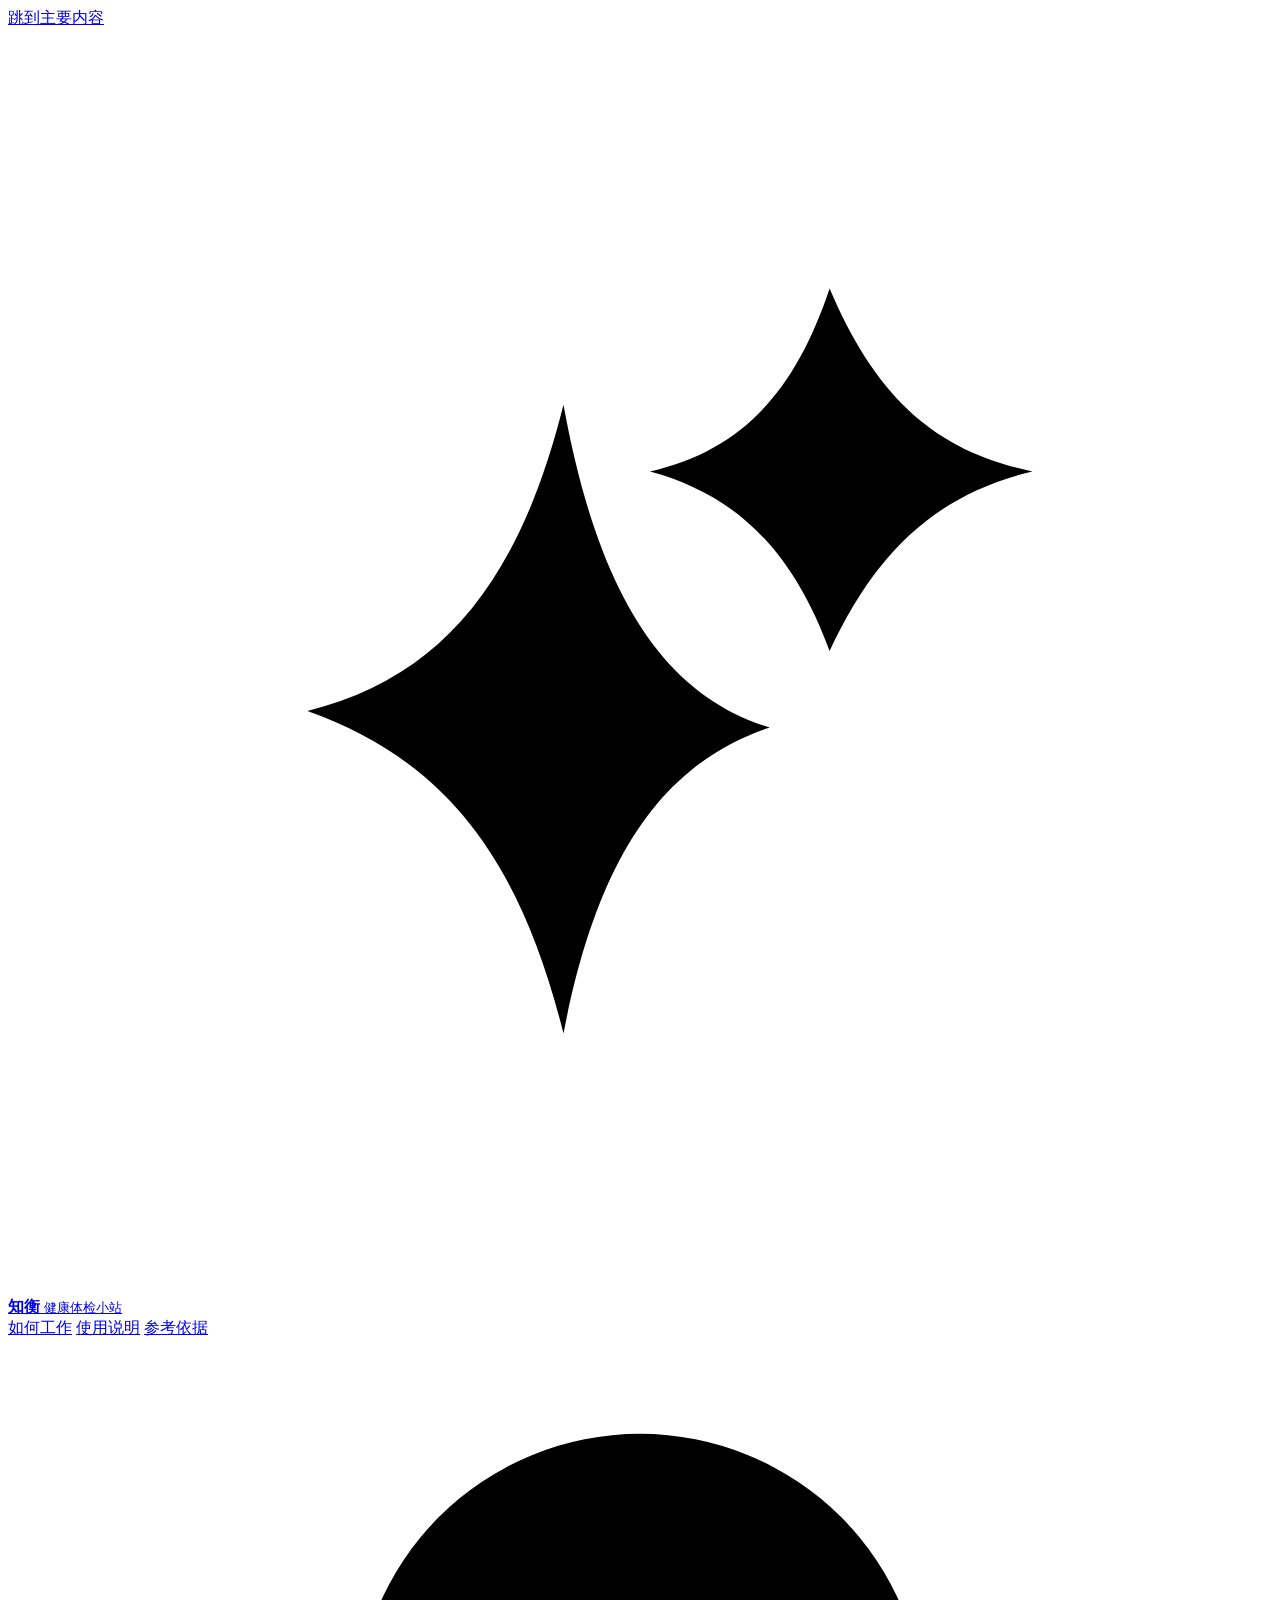
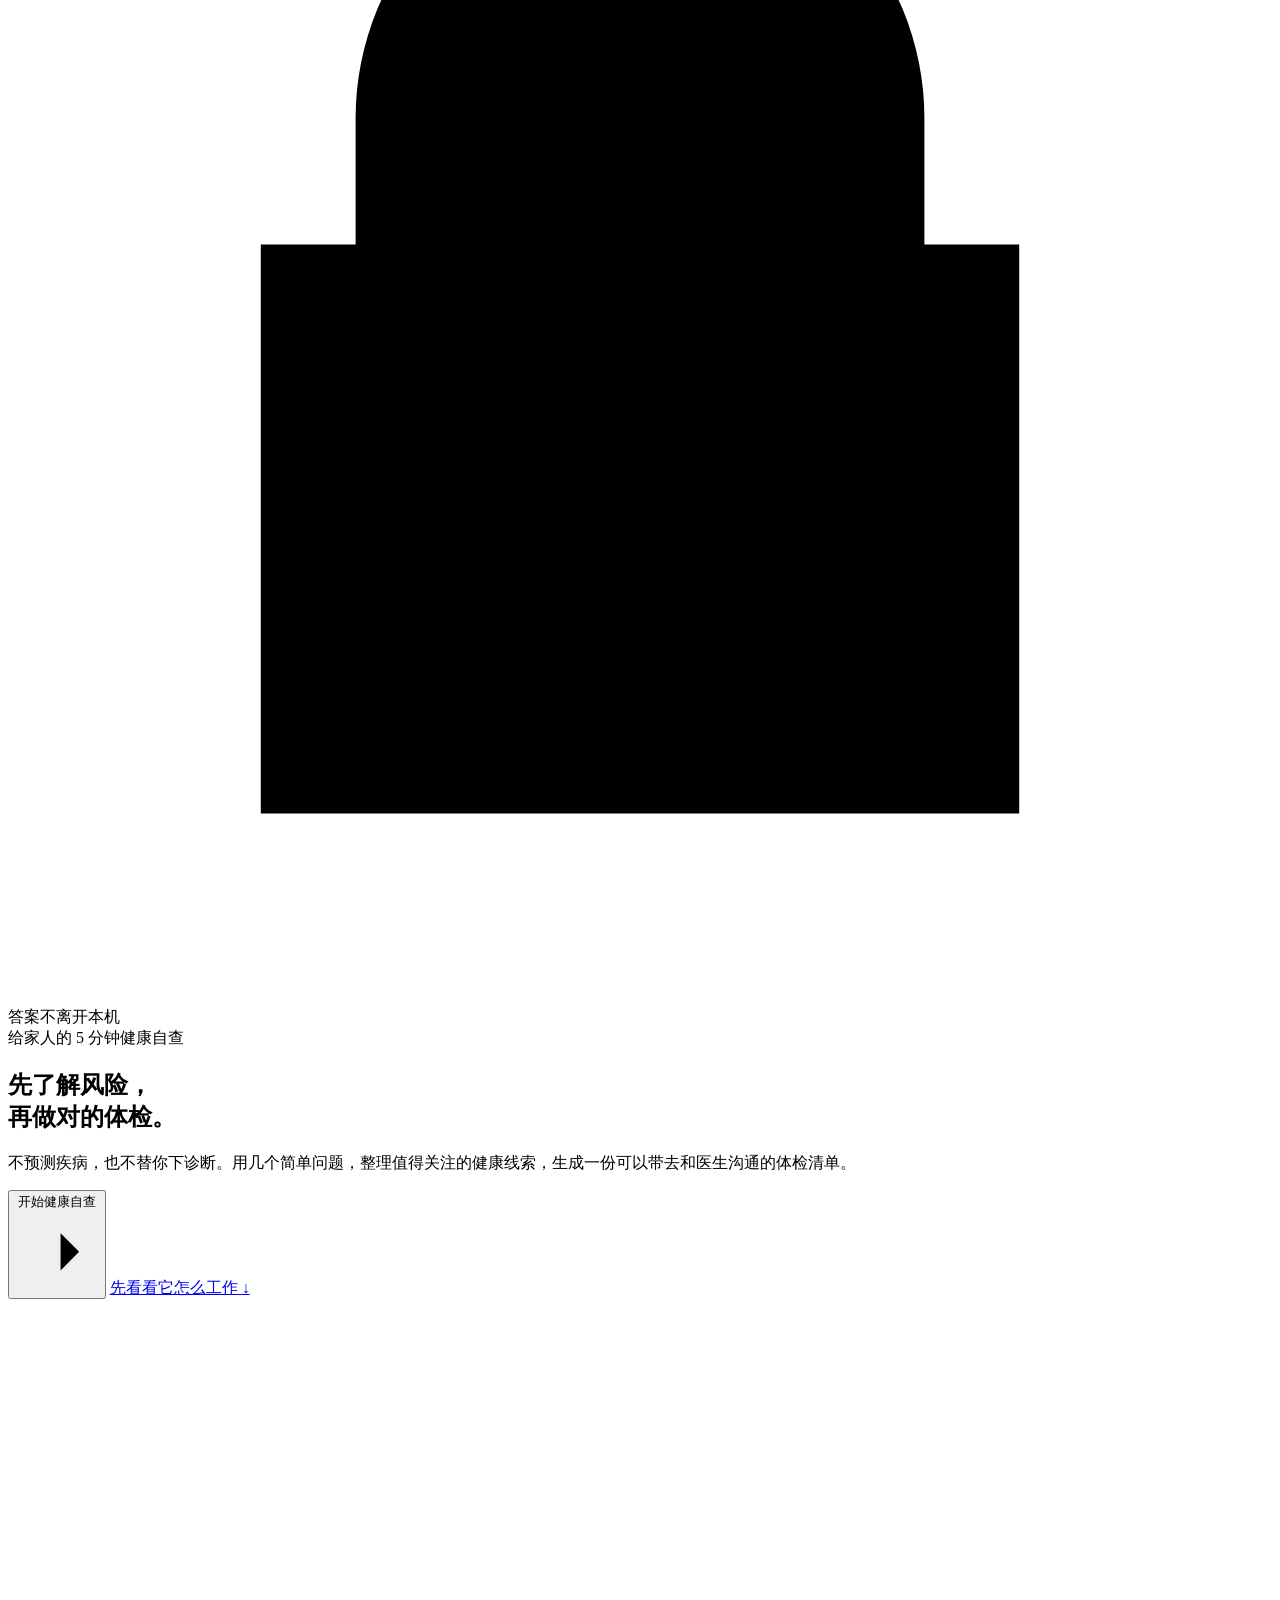
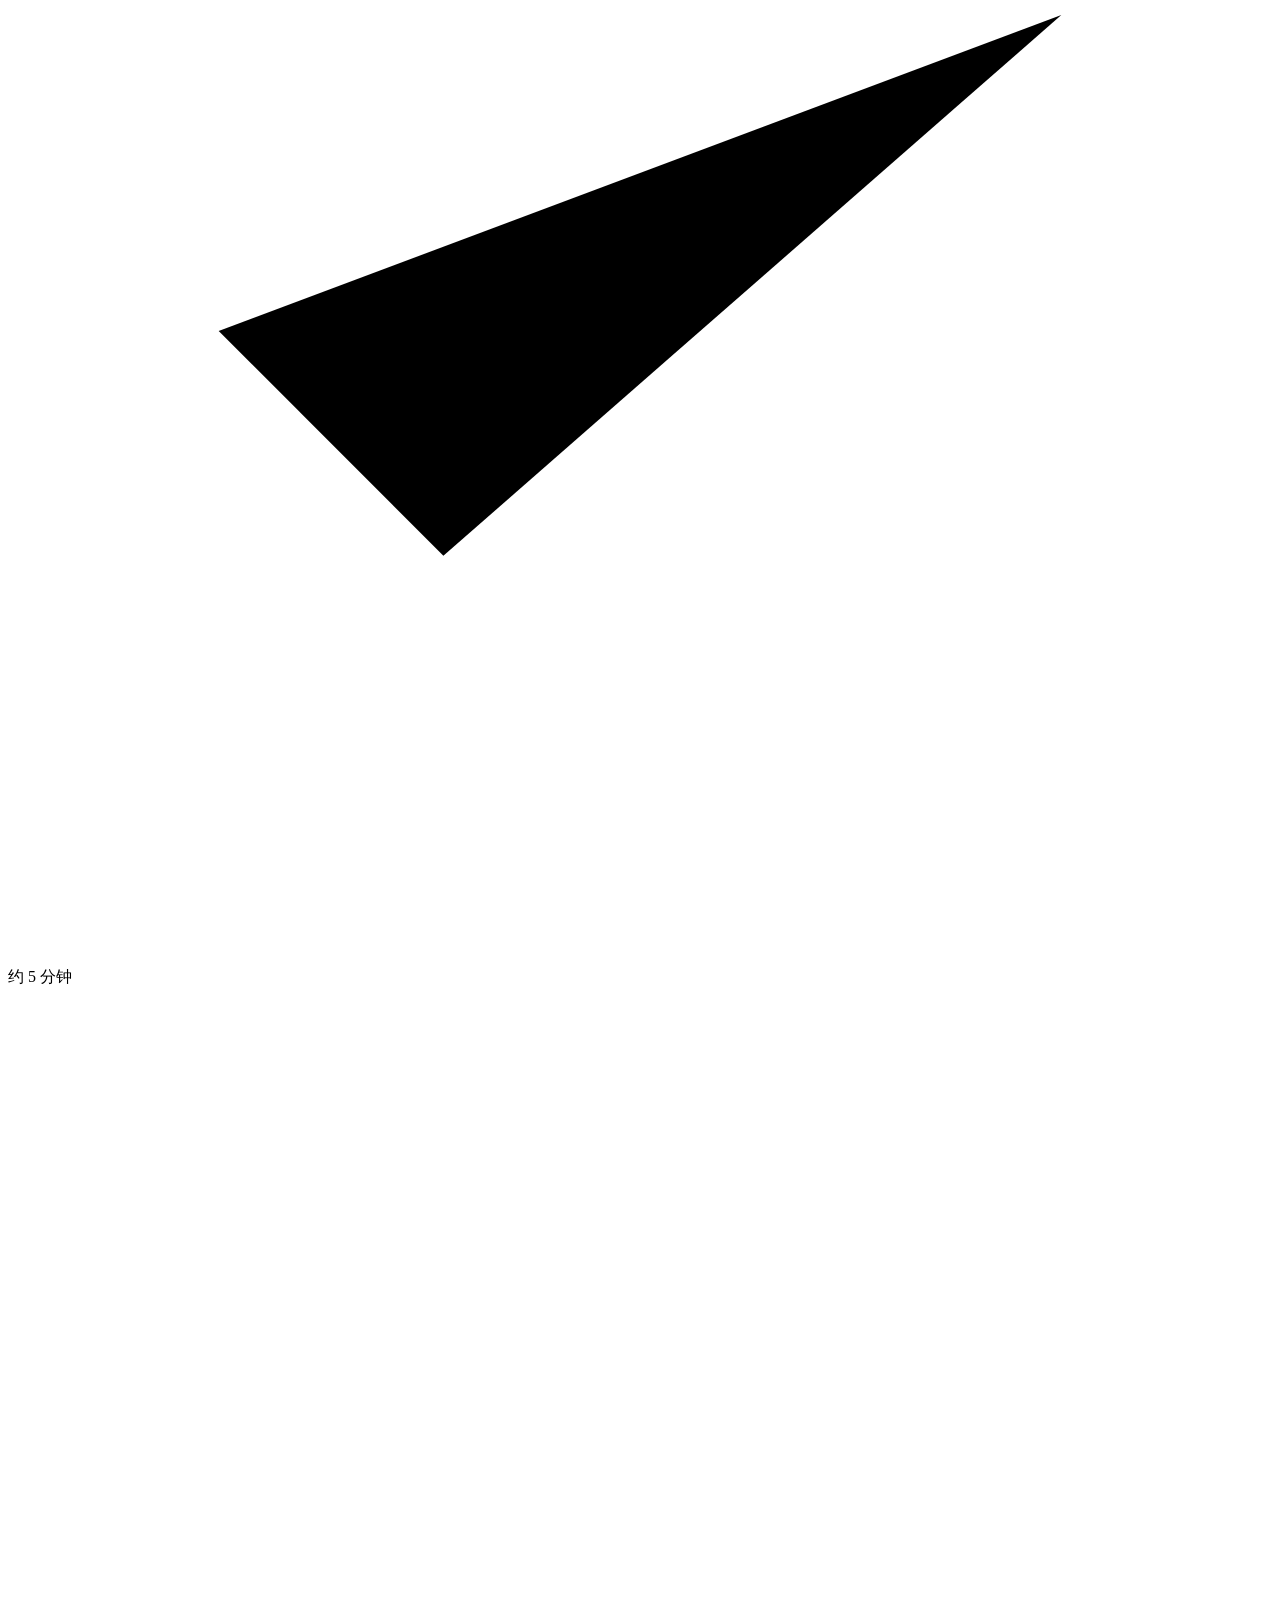
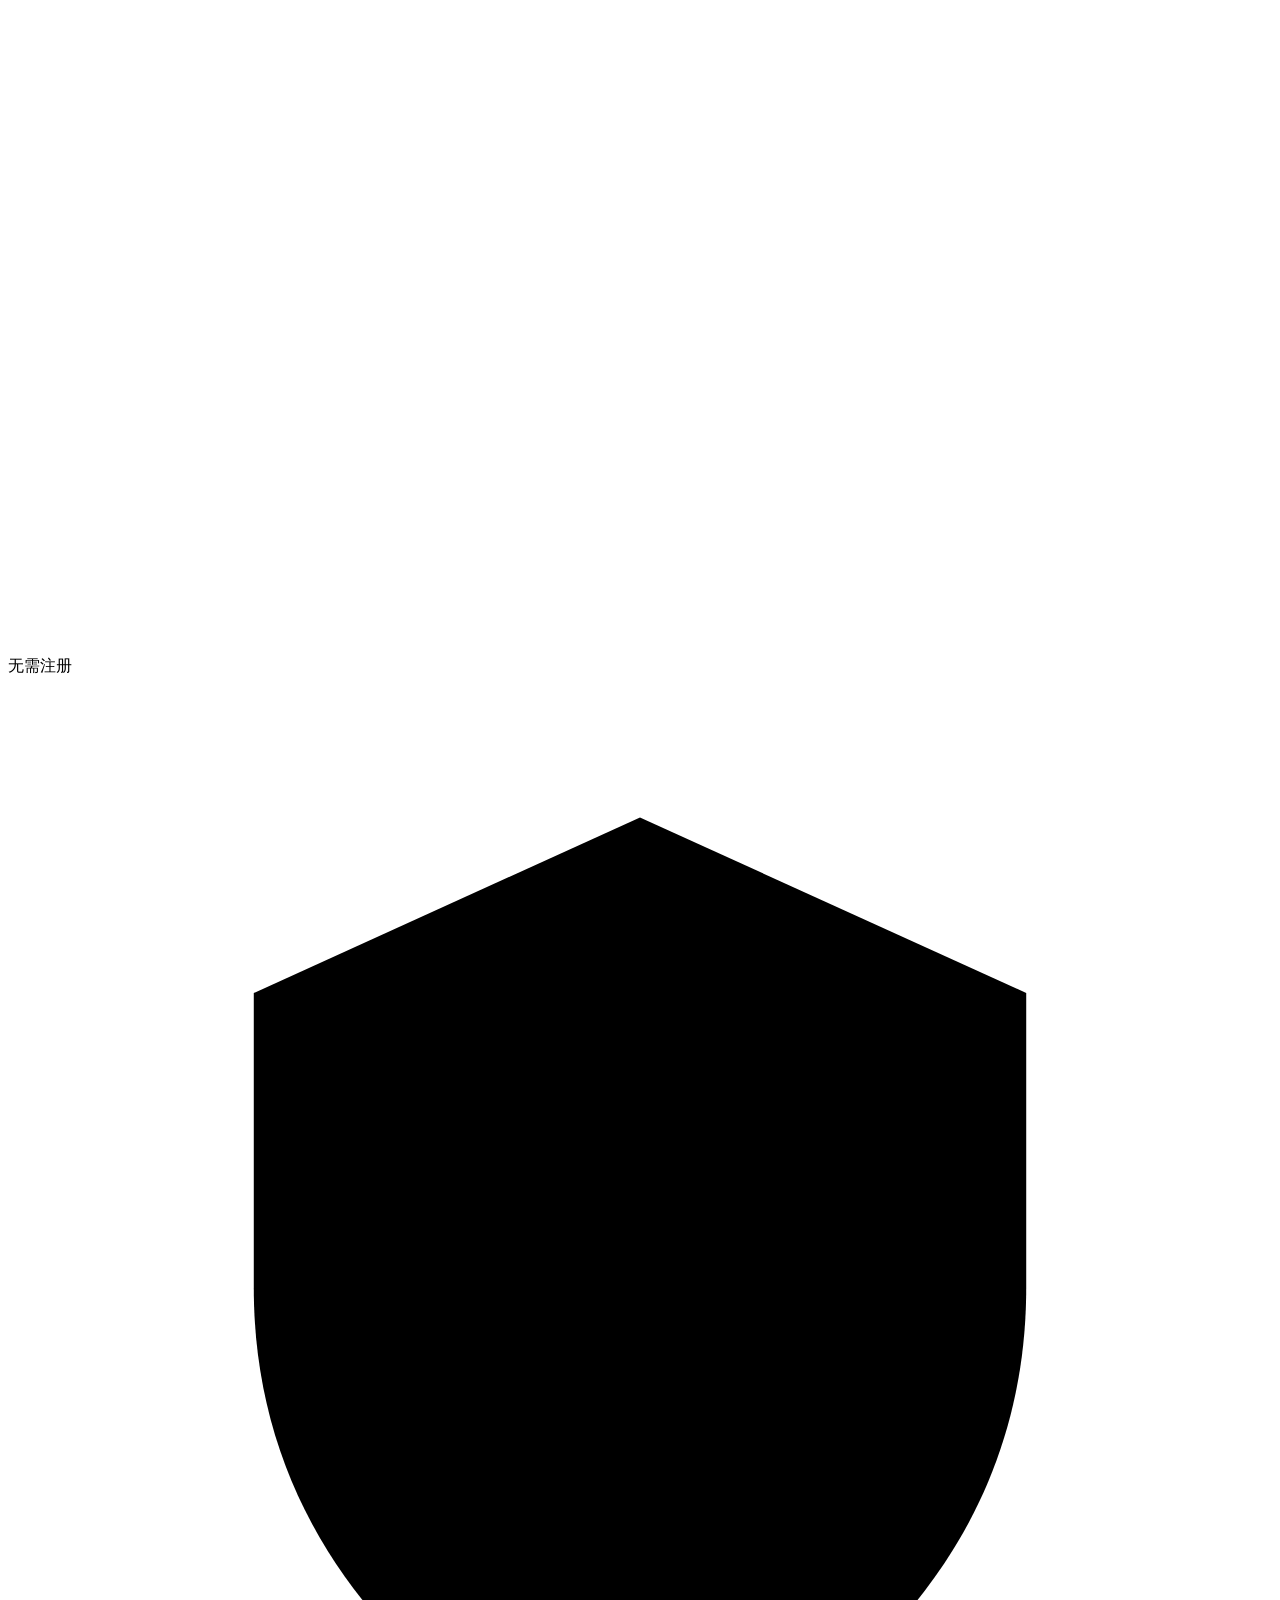
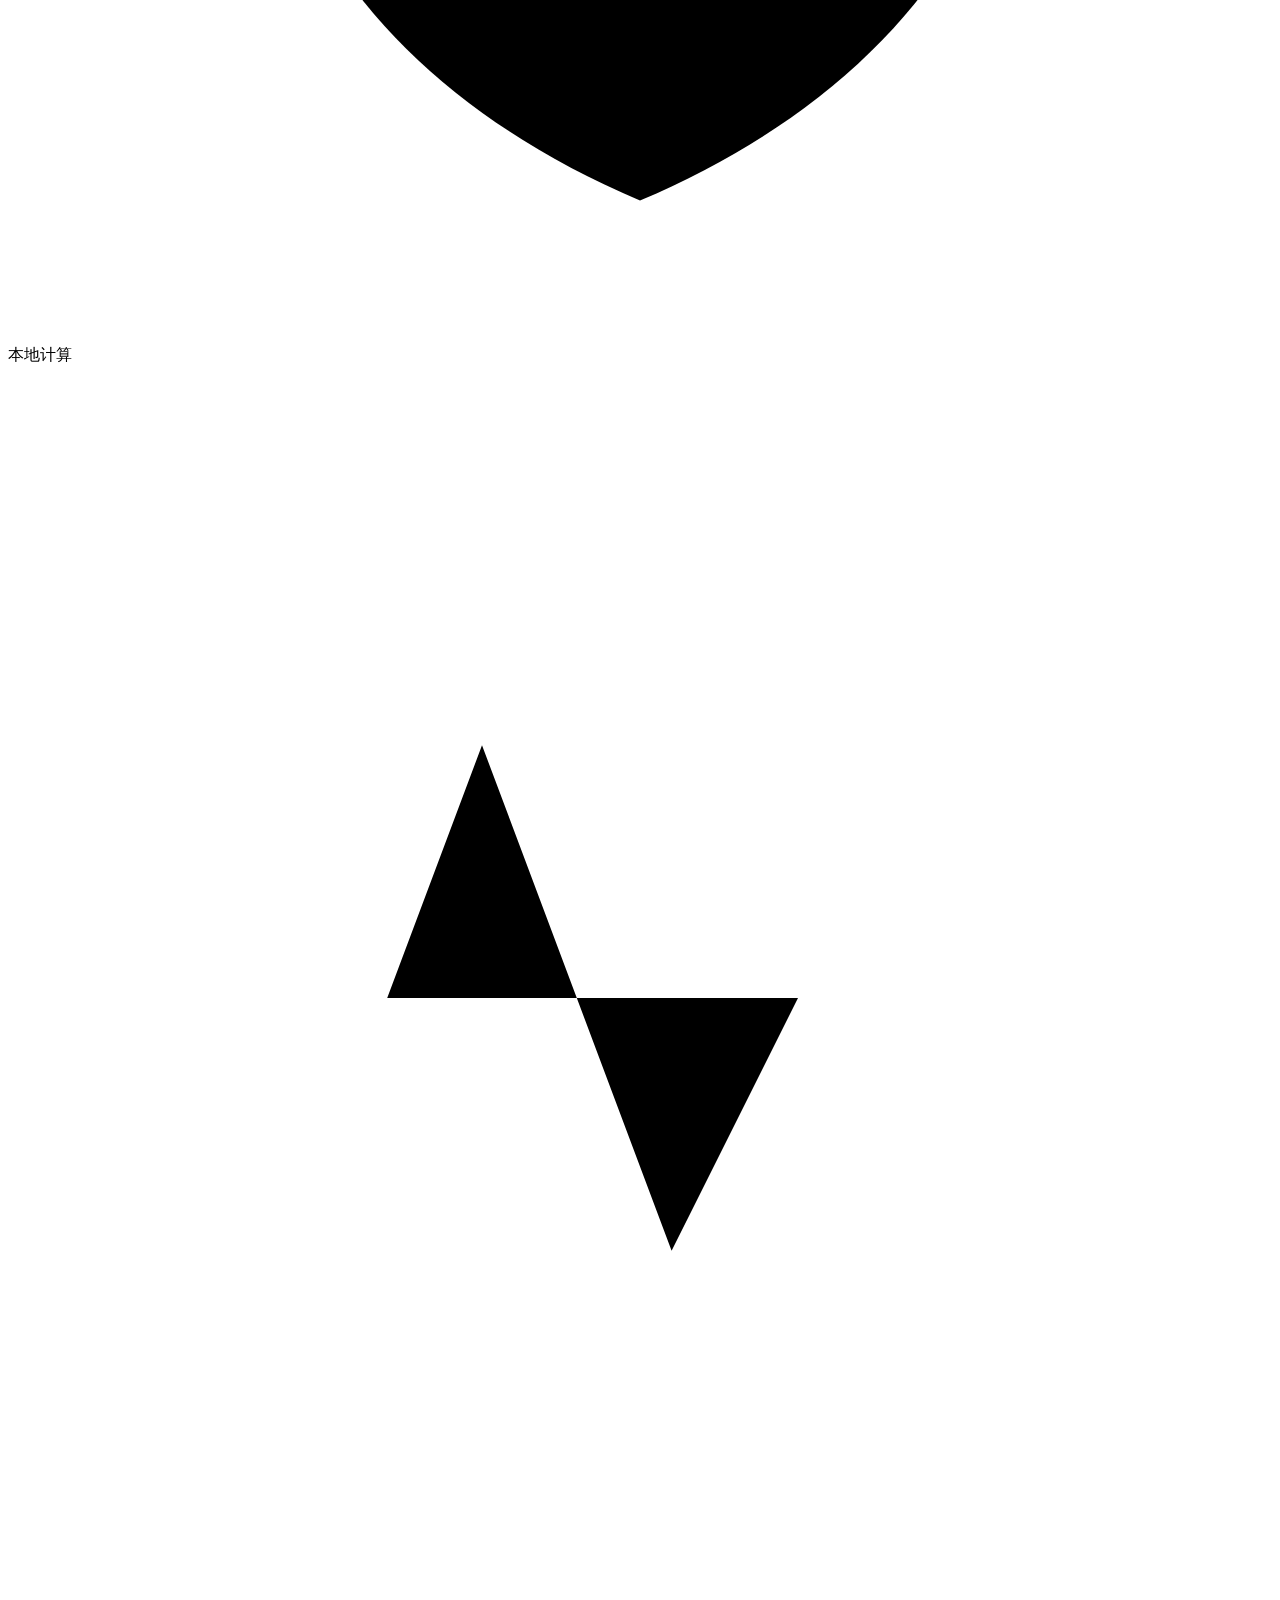
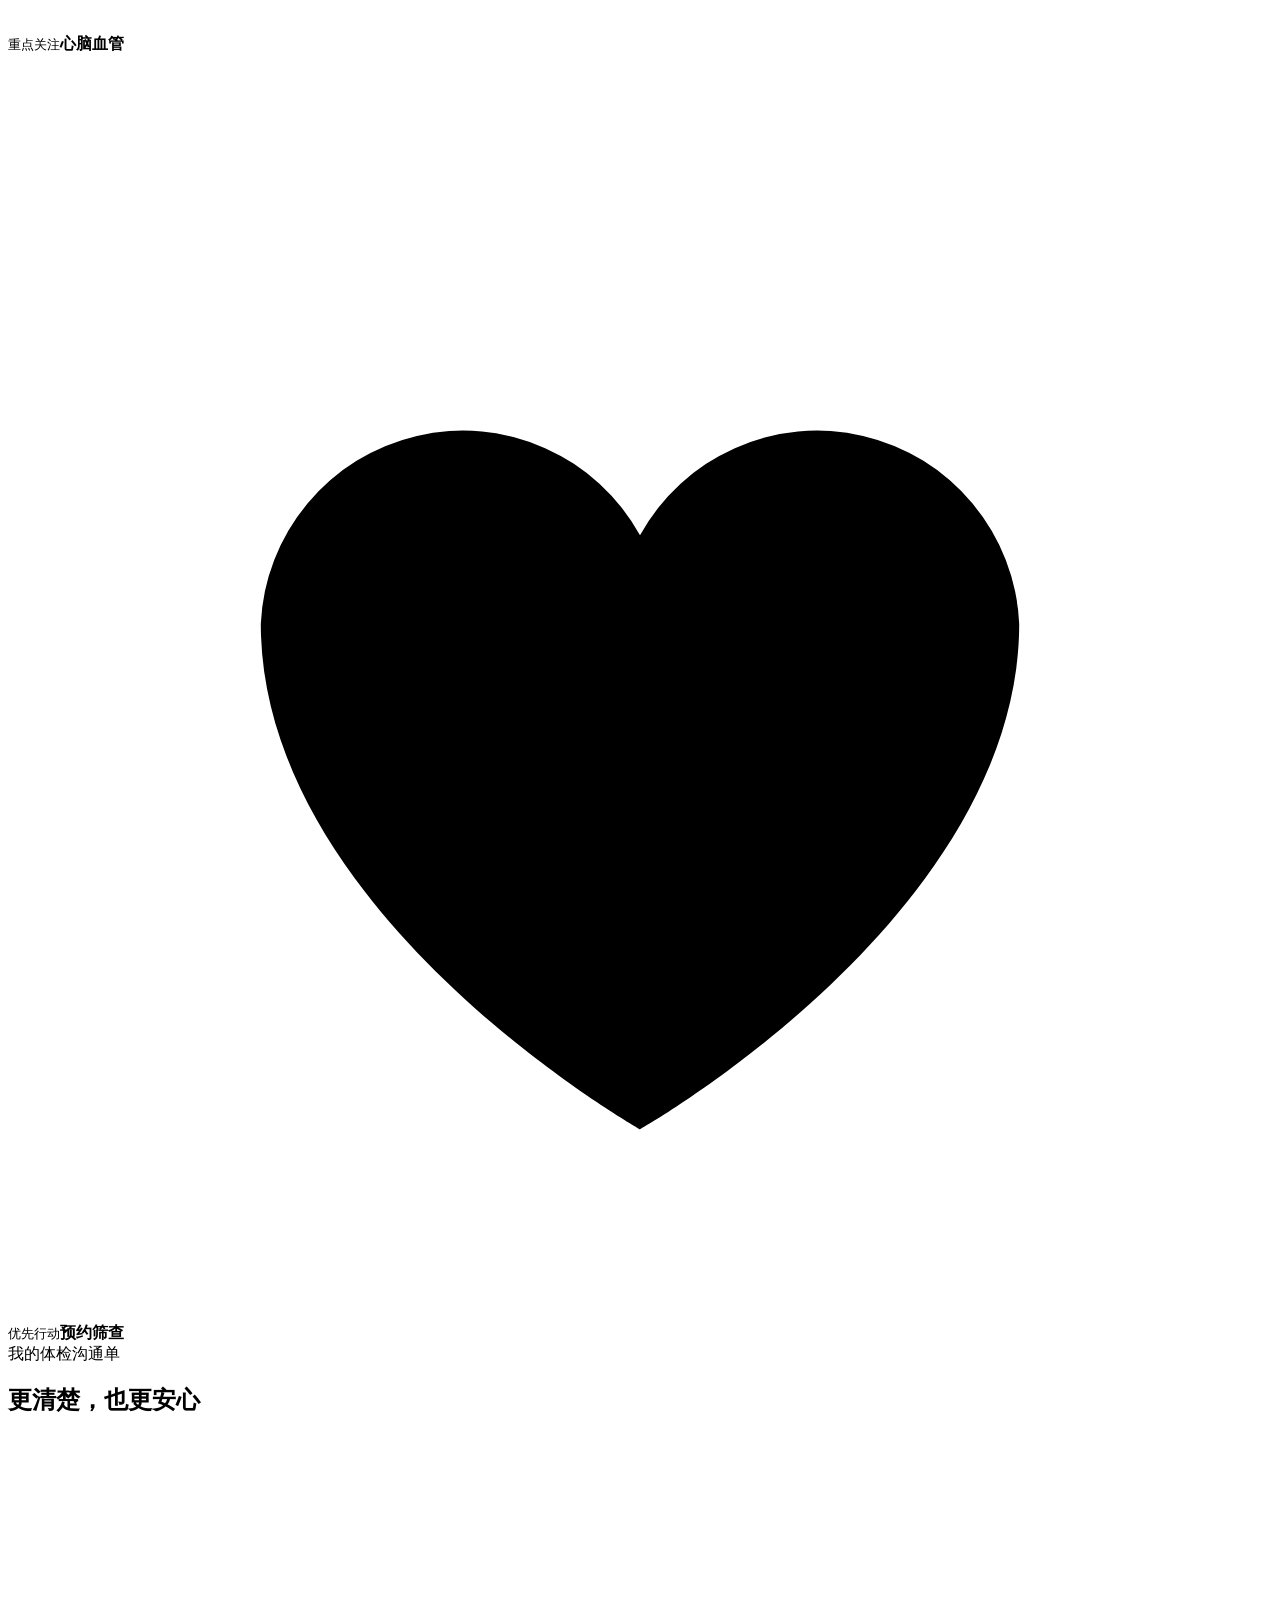
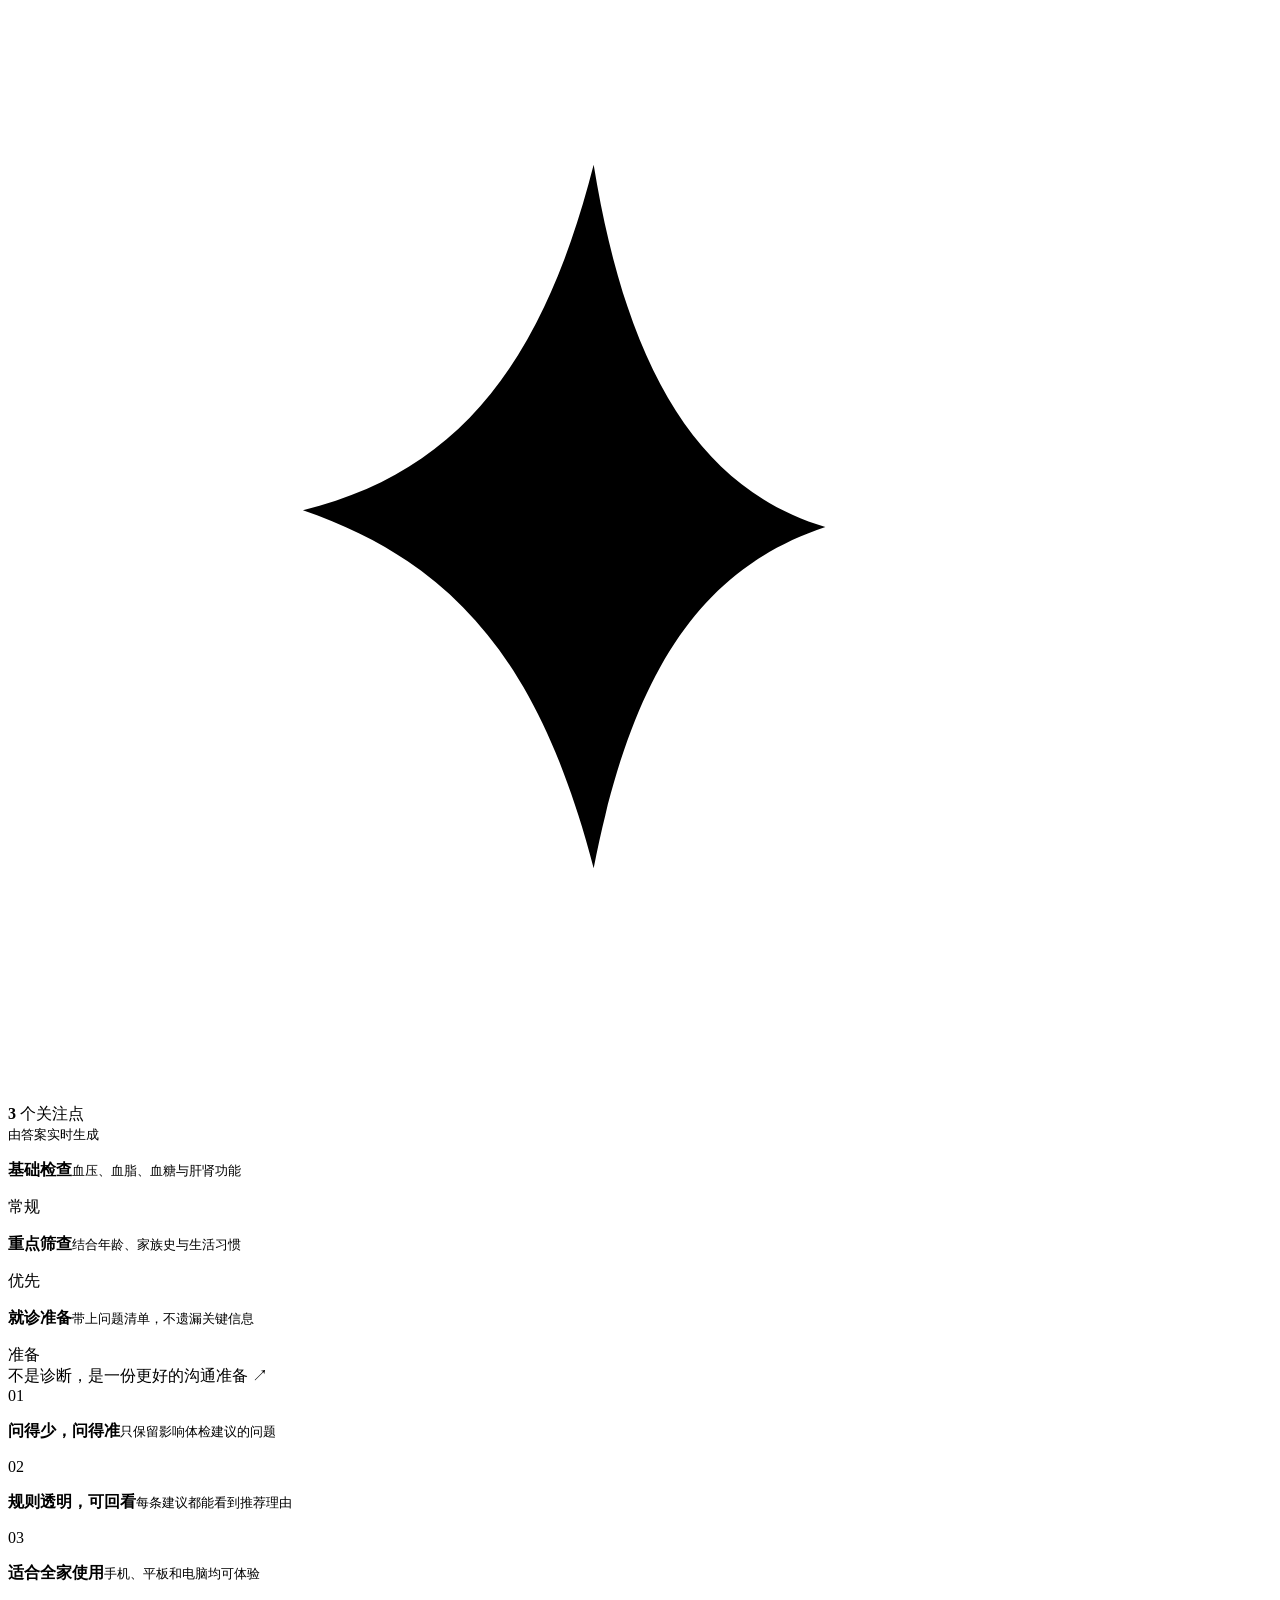
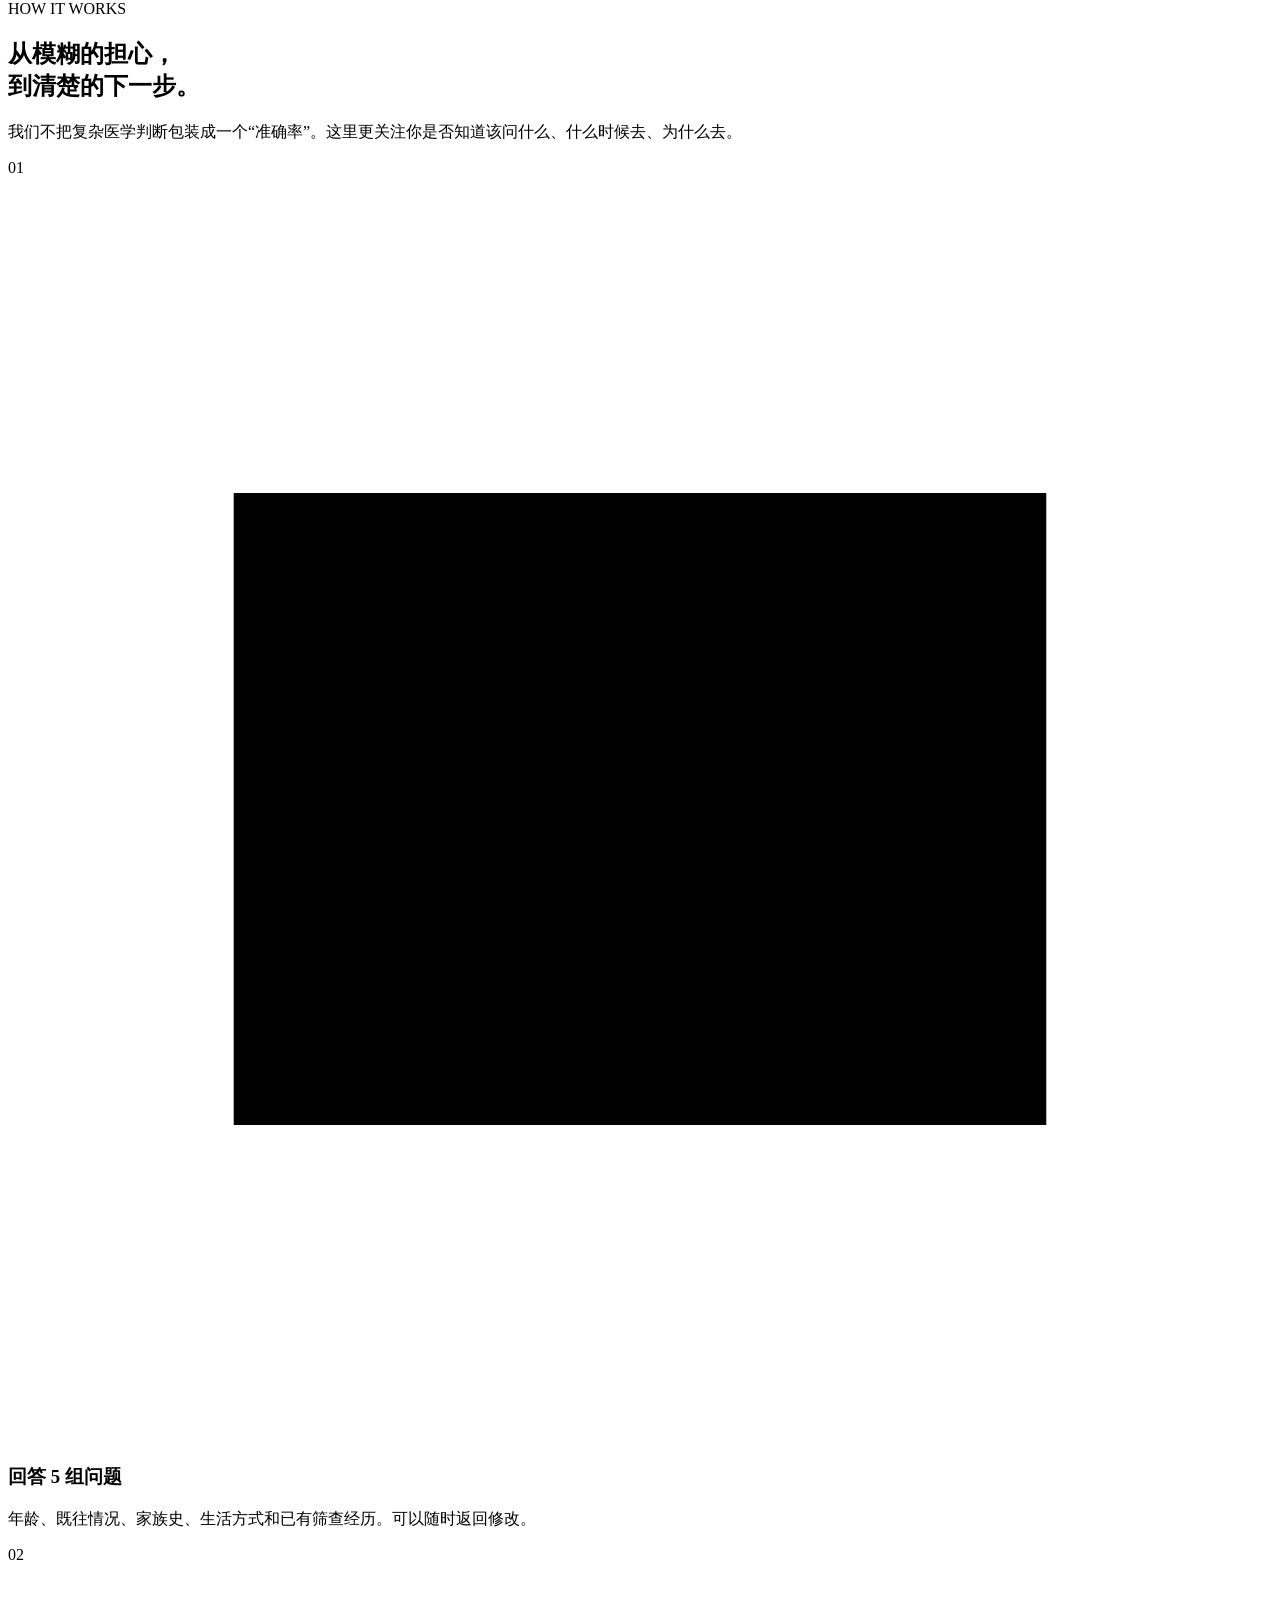
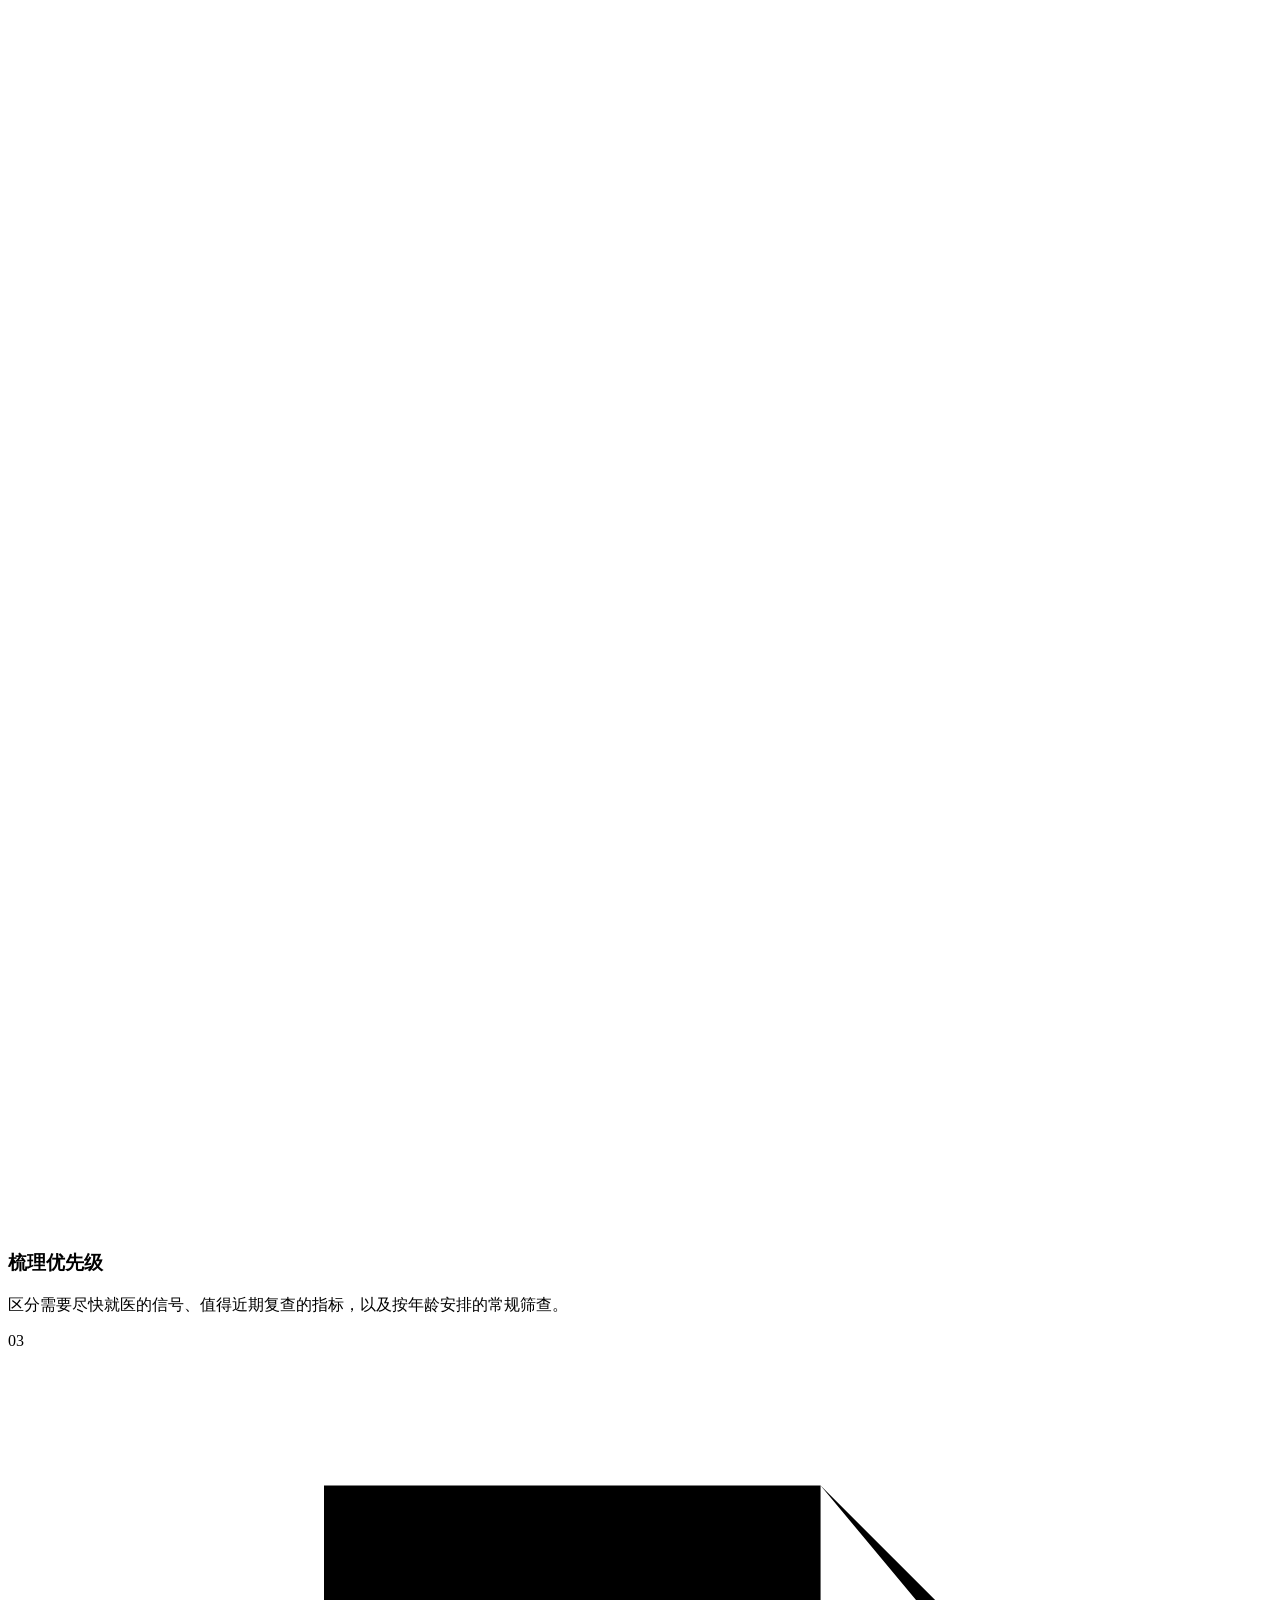
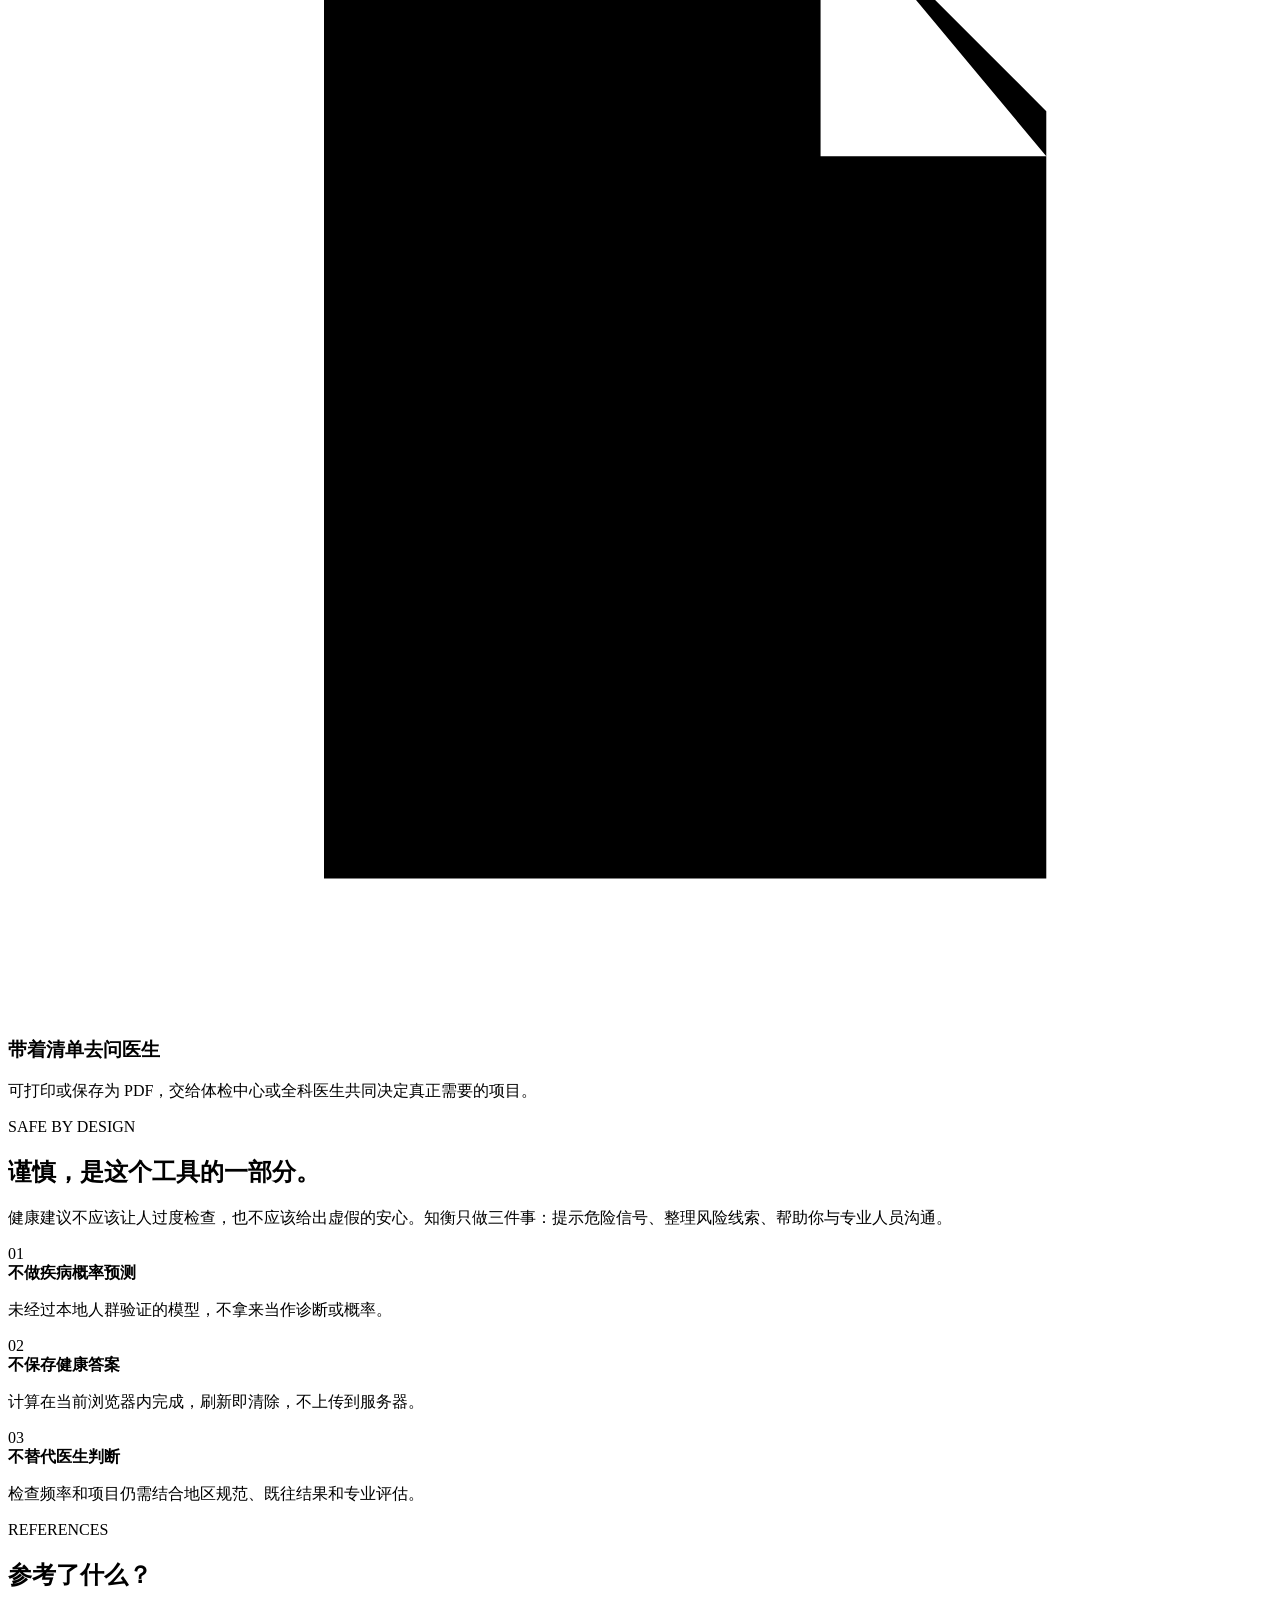
==== index.html @ 3e6576f2 "Publish index.html" ====
<!doctype html>
<html lang="zh-CN">
  <head>
    <meta charset="UTF-8" />
    <meta name="viewport" content="width=device-width, initial-scale=1.0" />
    <meta
      name="description"
      content="知衡健康体检小站：用 5 分钟完成健康自查，生成适合与医生沟通的个性化体检清单。答案只在当前浏览器中计算。"
    />
    <meta name="theme-color" content="#16392f" />
    <title>知衡 · 健康体检小站</title>
    <link rel="stylesheet" href="./styles.css" />
  </head>
  <body>
    <a class="skip-link" href="#main">跳到主要内容</a>

    <div class="ambient ambient-one" aria-hidden="true"></div>
    <div class="ambient ambient-two" aria-hidden="true"></div>

    <header class="site-header">
      <a class="brand" href="#" aria-label="知衡健康首页" data-go-home>
        <span class="brand-mark" aria-hidden="true">
          <svg viewBox="0 0 38 38" role="img">
            <path d="M9 20.5c4.1-1 6.4-4 7.7-9.2 1 5.5 2.9 8.7 6.2 9.7-3.3 1.1-5.2 4-6.2 9.2-1.3-5.2-3.5-8.2-7.7-9.7Z" />
            <path d="M24.7 7.8c1.4 3.3 3.2 4.9 6.1 5.5-2.9.7-4.7 2.4-6.1 5.4-1.1-3-2.8-4.7-5.4-5.4 2.6-.6 4.3-2.2 5.4-5.5Z" />
          </svg>
        </span>
        <span>
          <strong>知衡</strong>
          <small>健康体检小站</small>
        </span>
      </a>
      <nav class="header-nav" aria-label="主导航">
        <a href="#how-it-works">如何工作</a>
        <a href="#principles">使用说明</a>
        <a href="#sources">参考依据</a>
      </nav>
      <div class="privacy-pill">
        <svg viewBox="0 0 20 20" aria-hidden="true">
          <path d="M5.5 8V6a4.5 4.5 0 0 1 9 0v2M4 8h12v9H4z" />
        </svg>
        答案不离开本机
      </div>
    </header>

    <main id="main">
      <section class="view home-view is-active" id="homeView" aria-labelledby="heroTitle">
        <div class="hero">
          <div class="hero-copy">
            <div class="eyebrow reveal">
              <span class="eyebrow-dot"></span>
              给家人的 5 分钟健康自查
            </div>
            <h1 id="heroTitle" class="reveal reveal-delay-1">
              先了解风险，<br />
              <span>再做对的体检。</span>
            </h1>
            <p class="hero-lead reveal reveal-delay-2">
              不预测疾病，也不替你下诊断。用几个简单问题，整理值得关注的健康线索，生成一份可以带去和医生沟通的体检清单。
            </p>
            <div class="hero-actions reveal reveal-delay-3">
              <button class="button button-primary button-large" type="button" id="startButton">
                开始健康自查
                <svg viewBox="0 0 22 22" aria-hidden="true">
                  <path d="M4 11h13M12 6l5 5-5 5" />
                </svg>
              </button>
              <a class="text-link" href="#how-it-works">
                先看看它怎么工作
                <span aria-hidden="true">↓</span>
              </a>
            </div>
            <div class="hero-assurance reveal reveal-delay-4">
              <span>
                <svg viewBox="0 0 18 18" aria-hidden="true"><path d="m3 9 3.2 3.2L15 4.5" /></svg>
                约 5 分钟
              </span>
              <span>
                <svg viewBox="0 0 18 18" aria-hidden="true"><path d="M9 2v14M2 9h14" transform="rotate(45 9 9)" /></svg>
                无需注册
              </span>
              <span>
                <svg viewBox="0 0 18 18" aria-hidden="true"><path d="M9 2 3.5 4.5v4.2c0 3.4 2.2 5.9 5.5 7.3 3.3-1.4 5.5-3.9 5.5-7.3V4.5L9 2Z" /></svg>
                本地计算
              </span>
            </div>
          </div>

          <div class="hero-visual reveal reveal-delay-2" aria-label="个性化体检清单示意图">
            <div class="orbit orbit-one" aria-hidden="true"></div>
            <div class="orbit orbit-two" aria-hidden="true"></div>
            <div class="floating-note note-top">
              <span class="note-icon note-icon-green">
                <svg viewBox="0 0 20 20" aria-hidden="true"><path d="M3 10h3l1.5-4 3 8 2-4H17" /></svg>
              </span>
              <span><small>重点关注</small><strong>心脑血管</strong></span>
            </div>
            <div class="floating-note note-bottom">
              <span class="note-icon note-icon-coral">
                <svg viewBox="0 0 20 20" aria-hidden="true"><path d="M10 17s-6-3.4-6-8a3.2 3.2 0 0 1 6-1.4A3.2 3.2 0 0 1 16 9c0 4.6-6 8-6 8Z" /></svg>
              </span>
              <span><small>优先行动</small><strong>预约筛查</strong></span>
            </div>

            <article class="report-preview">
              <div class="report-head">
                <div>
                  <span class="report-kicker">我的体检沟通单</span>
                  <h2>更清楚，也更安心</h2>
                </div>
                <span class="report-logo" aria-hidden="true">
                  <svg viewBox="0 0 30 30"><path d="M7 16c3.7-.9 5.7-3.5 6.9-8.2.8 4.9 2.5 7.7 5.5 8.6-3 1-4.6 3.5-5.5 8.1-1.2-4.6-3.1-7.2-6.9-8.5Z" /></svg>
                </span>
              </div>
              <div class="report-body">
                <div class="gauge" aria-label="示例关注指数">
                  <div class="gauge-inner">
                    <strong>3</strong>
                    <span>个关注点</span>
                  </div>
                </div>
                <div class="report-lines">
                  <span style="--line: 88%"></span>
                  <span style="--line: 71%"></span>
                  <span style="--line: 58%"></span>
                  <small>由答案实时生成</small>
                </div>
              </div>
              <div class="report-divider"></div>
              <div class="report-list">
                <div>
                  <span class="check-dot check-dot-dark"></span>
                  <p><strong>基础检查</strong><small>血压、血脂、血糖与肝肾功能</small></p>
                  <span class="tag tag-mint">常规</span>
                </div>
                <div>
                  <span class="check-dot check-dot-coral"></span>
                  <p><strong>重点筛查</strong><small>结合年龄、家族史与生活习惯</small></p>
                  <span class="tag tag-peach">优先</span>
                </div>
                <div>
                  <span class="check-dot check-dot-gold"></span>
                  <p><strong>就诊准备</strong><small>带上问题清单，不遗漏关键信息</small></p>
                  <span class="tag tag-sand">准备</span>
                </div>
              </div>
              <div class="report-foot">
                <span>不是诊断，是一份更好的沟通准备</span>
                <span class="mini-arrow">↗</span>
              </div>
            </article>
          </div>
        </div>

        <div class="trust-strip" aria-label="产品特点">
          <div>
            <span class="trust-number">01</span>
            <p><strong>问得少，问得准</strong><small>只保留影响体检建议的问题</small></p>
          </div>
          <div>
            <span class="trust-number">02</span>
            <p><strong>规则透明，可回看</strong><small>每条建议都能看到推荐理由</small></p>
          </div>
          <div>
            <span class="trust-number">03</span>
            <p><strong>适合全家使用</strong><small>手机、平板和电脑均可体验</small></p>
          </div>
        </div>

        <section class="how-section" id="how-it-works">
          <div class="section-heading">
            <span class="section-index">HOW IT WORKS</span>
            <h2>从模糊的担心，<br />到清楚的下一步。</h2>
            <p>我们不把复杂医学判断包装成一个“准确率”。这里更关注你是否知道该问什么、什么时候去、为什么去。</p>
          </div>
          <div class="steps-grid">
            <article class="step-card step-card-green">
              <span class="step-number">01</span>
              <span class="step-icon">
                <svg viewBox="0 0 28 28" aria-hidden="true"><path d="M5 7h18v14H5zM8 4v6M20 4v6M5 12h18M9 16h3M16 16h3M9 19h3" /></svg>
              </span>
              <h3>回答 5 组问题</h3>
              <p>年龄、既往情况、家族史、生活方式和已有筛查经历。可以随时返回修改。</p>
            </article>
            <article class="step-card step-card-sand">
              <span class="step-number">02</span>
              <span class="step-icon">
                <svg viewBox="0 0 28 28" aria-hidden="true"><path d="M5 22V10M12 22V5M19 22v-8M26 22V8" /><path d="M3 24h24" /></svg>
              </span>
              <h3>梳理优先级</h3>
              <p>区分需要尽快就医的信号、值得近期复查的指标，以及按年龄安排的常规筛查。</p>
            </article>
            <article class="step-card step-card-peach">
              <span class="step-number">03</span>
              <span class="step-icon">
                <svg viewBox="0 0 28 28" aria-hidden="true"><path d="M7 3h11l5 5v17H7zM18 3v6h5M11 14h8M11 18h8M11 22h5" /></svg>
              </span>
              <h3>带着清单去问医生</h3>
              <p>可打印或保存为 PDF，交给体检中心或全科医生共同决定真正需要的项目。</p>
            </article>
          </div>
        </section>

        <section class="principles-section" id="principles">
          <div class="principles-card">
            <div class="principles-copy">
              <span class="section-index">SAFE BY DESIGN</span>
              <h2>谨慎，是这个工具的一部分。</h2>
              <p>健康建议不应该让人过度检查，也不应该给出虚假的安心。知衡只做三件事：提示危险信号、整理风险线索、帮助你与专业人员沟通。</p>
            </div>
            <div class="principles-list">
              <article>
                <span>01</span>
                <div><strong>不做疾病概率预测</strong><p>未经过本地人群验证的模型，不拿来当作诊断或概率。</p></div>
              </article>
              <article>
                <span>02</span>
                <div><strong>不保存健康答案</strong><p>计算在当前浏览器内完成，刷新即清除，不上传到服务器。</p></div>
              </article>
              <article>
                <span>03</span>
                <div><strong>不替代医生判断</strong><p>检查频率和项目仍需结合地区规范、既往结果和专业评估。</p></div>
              </article>
            </div>
          </div>
        </section>

        <section class="sources-section" id="sources">
          <div class="section-heading compact">
            <span class="section-index">REFERENCES</span>
            <h2>参考了什么？</h2>
            <p>内容设计参考国家健康管理共识、慢病与癌症筛查指南，以及公开的 NHS 数字健康问卷原型。</p>
          </div>
          <div class="source-grid">
            <a class="source-card" href="https://github.com/NHSDigital/prototype-lung-health-check" target="_blank" rel="noreferrer">
              <span class="source-type">GitHub · 交互参考</span>
              <strong>NHS Digital 肺部健康检查原型</strong>
              <p>分步问卷、结果回顾、可达性与“不可用于临床决策”的边界提示。</p>
              <span class="source-link">查看项目 ↗</span>
            </a>
            <a class="source-card" href="https://www.who.int/zh/news-room/fact-sheets/detail/physical-activity" target="_blank" rel="noreferrer">
              <span class="source-type">WHO · 生活方式</span>
              <strong>身体活动与久坐行为建议</strong>
              <p>成人每周至少 150–300 分钟中等强度活动，并配合力量训练。</p>
              <span class="source-link">查看资料 ↗</span>
            </a>
            <a class="source-card" href="https://www.who.int/zh/news-room/fact-sheets/detail/cancer" target="_blank" rel="noreferrer">
              <span class="source-type">WHO · 癌症预防</span>
              <strong>癌症早期发现与筛查</strong>
              <p>筛查应基于年龄、风险和当地规范，并非项目越多越好。</p>
              <span class="source-link">查看资料 ↗</span>
            </a>
            <a class="source-card" href="https://www.nhs.uk/conditions/nhs-health-check/" target="_blank" rel="noreferrer">
              <span class="source-type">NHS · 体检结构</span>
              <strong>NHS Health Check</strong>
              <p>以心血管风险为核心，结合血压、血脂、血糖、体重与生活方式评估。</p>
              <span class="source-link">查看资料 ↗</span>
            </a>
          </div>
          <p class="source-note">
            具体筛查年龄与频率参考《中国高血压防治指南》《中国 2 型糖尿病防治指南》《中国肺癌筛查与早诊早治指南》《中国结直肠癌筛查与早诊早治指南》及《健康体检基本项目专家共识》等。各地区项目与医保政策不同，请以当地正规医疗机构建议为准。
          </p>
        </section>

        <section class="closing-cta">
          <div>
            <span>为今天的自己，也为牵挂的人。</span>
            <h2>花 5 分钟，把健康安排得更明白。</h2>
          </div>
          <button class="button button-light button-large" type="button" data-start>
            开始自查
            <svg viewBox="0 0 22 22" aria-hidden="true"><path d="M4 11h13M12 6l5 5-5 5" /></svg>
          </button>
        </section>
      </section>

      <section class="view quiz-view" id="quizView" aria-labelledby="quizTitle">
        <div class="quiz-wrap">
          <div class="quiz-topline">
            <button class="back-button" type="button" id="quizExitButton">
              <svg viewBox="0 0 20 20" aria-hidden="true"><path d="M16 10H4M9 5l-5 5 5 5" /></svg>
              返回首页
            </button>
            <div class="quiz-progress-meta">
              <span id="stepLabel">第 1 步，共 5 步</span>
              <span id="progressPercent">20%</span>
            </div>
          </div>
          <div class="progress-track" aria-hidden="true">
            <span id="progressBar"></span>
          </div>
          <div class="step-dots" id="stepDots" aria-label="问卷进度"></div>

          <form id="quizForm" novalidate>
            <article class="question-panel is-active" data-step="0" aria-labelledby="quizTitle">
              <div class="question-intro">
                <span class="question-overline">YOUR BASICS</span>
                <h1 id="quizTitle">先认识一下你</h1>
                <p>年龄和生理性别会影响部分筛查建议。身高体重用于计算 BMI，只用于本次评估。</p>
              </div>

              <div class="field-grid two-one">
                <label class="field-block">
                  <span class="field-label">年龄 <em>必填</em></span>
                  <span class="number-input-wrap">
                    <input id="age" name="age" type="number" min="18" max="100" inputmode="numeric" placeholder="例如 42" required />
                    <span>岁</span>
                  </span>
                  <small>当前版本适用于 18–100 岁成人。</small>
                </label>
                <fieldset class="field-block">
                  <legend class="field-label">生理性别 <em>必填</em></legend>
                  <div class="segmented segmented-two">
                    <label><input type="radio" name="sex" value="female" /><span>女性</span></label>
                    <label><input type="radio" name="sex" value="male" /><span>男性</span></label>
                  </div>
                  <small>用于生成与乳腺、宫颈、前列腺相关的提示。</small>
                </fieldset>
              </div>

              <div class="soft-divider"></div>

              <div class="field-grid three">
                <label class="field-block">
                  <span class="field-label">身高 <small>选填</small></span>
                  <span class="number-input-wrap">
                    <input name="height" type="number" min="120" max="230" inputmode="decimal" placeholder="例如 165" />
                    <span>cm</span>
                  </span>
                </label>
                <label class="field-block">
                  <span class="field-label">体重 <small>选填</small></span>
                  <span class="number-input-wrap">
                    <input name="weight" type="number" min="30" max="250" inputmode="decimal" placeholder="例如 62" />
                    <span>kg</span>
                  </span>
                </label>
                <label class="field-block">
                  <span class="field-label">腰围 <small>选填</small></span>
                  <span class="number-input-wrap">
                    <input name="waist" type="number" min="45" max="180" inputmode="decimal" placeholder="例如 82" />
                    <span>cm</span>
                  </span>
                </label>
              </div>
              <p class="field-note">
                <svg viewBox="0 0 18 18" aria-hidden="true"><circle cx="9" cy="9" r="7" /><path d="M9 8v5M9 5.5v.5" /></svg>
                不知道也没关系。建议先熟悉自己的基础指标，首次测量可用近期体检结果。
              </p>
              <p class="validation-message" id="basicsError" role="alert"></p>
            </article>

            <article class="question-panel" data-step="1" aria-labelledby="healthTitle">
              <div class="question-intro">
                <span class="question-overline">HEALTH TODAY</span>
                <h1 id="healthTitle">最近的身体情况</h1>
                <p>如果已经确诊或由医生提示过异常，请如实选择。这里不会根据答案诊断疾病。</p>
              </div>

              <fieldset class="choice-fieldset">
                <legend class="field-label">医生是否告诉过你以下情况？<small>可多选</small></legend>
                <div class="choice-grid condition-grid">
                  <label class="choice-card">
                    <input type="checkbox" name="conditions" value="hypertension" />
                    <span class="choice-check"></span>
                    <span class="choice-copy"><strong>高血压</strong><small>或血压多次偏高</small></span>
                  </label>
                  <label class="choice-card">
                    <input type="checkbox" name="conditions" value="diabetes" />
                    <span class="choice-check"></span>
                    <span class="choice-copy"><strong>糖尿病</strong><small>或糖尿病前期</small></span>
                  </label>
                  <label class="choice-card">
                    <input type="checkbox" name="conditions" value="lipids" />
                    <span class="choice-check"></span>
                    <span class="choice-copy"><strong>血脂异常</strong><small>胆固醇或甘油三酯偏高</small></span>
                  </label>
                  <label class="choice-card">
                    <input type="checkbox" name="conditions" value="cardiovascular" />
                    <span class="choice-check"></span>
                    <span class="choice-copy"><strong>心脑血管疾病</strong><small>冠心病、心梗或脑卒中</small></span>
                  </label>
                  <label class="choice-card">
                    <input type="checkbox" name="conditions" value="liver" />
                    <span class="choice-check"></span>
                    <span class="choice-copy"><strong>慢性肝病</strong><small>脂肪肝、乙肝、丙肝或肝硬化</small></span>
                  </label>
                  <label class="choice-card">
                    <input type="checkbox" name="conditions" value="kidney" />
                    <span class="choice-check"></span>
                    <span class="choice-copy"><strong>慢性肾病</strong><small>或肾功能检查异常</small></span>
                  </label>
                  <label class="choice-card">
                    <input type="checkbox" name="conditions" value="respiratory" />
                    <span class="choice-check"></span>
                    <span class="choice-copy"><strong>慢性呼吸病</strong><small>慢阻肺、哮喘或肺纤维化</small></span>
                  </label>
                  <label class="choice-card choice-none">
                    <input type="checkbox" name="conditions" value="none" data-none-group="conditions" />
                    <span class="choice-check"></span>
                    <span class="choice-copy"><strong>以上都没有</strong><small>或不清楚</small></span>
                  </label>
                </div>
              </fieldset>

              <div class="soft-divider"></div>

              <div class="field-grid two">
                <label class="field-block select-block">
                  <span class="field-label">最近一次血压情况</span>
                  <select name="bloodPressure">
                    <option value="unknown">不清楚 / 没测过</option>
                    <option value="normal">正常</option>
                    <option value="borderline">有时偏高（130–139 / 85–89）</option>
                    <option value="high">多次达到 140 / 90 或更高</option>
                  </select>
                </label>
                <label class="field-block select-block">
                  <span class="field-label">最近一次空腹血糖</span>
                  <select name="glucose">
                    <option value="unknown">不清楚 / 没测过</option>
                    <option value="normal">正常</option>
                    <option value="borderline">偏高，但未达到糖尿病诊断</option>
                    <option value="high">空腹 ≥ 7.0 mmol/L 或已被医生提示糖尿病</option>
                  </select>
                </label>
              </div>
              <p class="field-note">
                血压和血糖的判断需要规范测量与重复确认。单次读数异常并不等于确诊。
              </p>
            </article>

            <article class="question-panel" data-step="2" aria-labelledby="familyTitle">
              <div class="question-intro">
                <span class="question-overline">FAMILY & SYMPTOMS</span>
                <h1 id="familyTitle">家族情况与近期信号</h1>
                <p>家族史会影响部分筛查的起始年龄。近期异常症状则可能需要尽快就医，而不是等到体检。</p>
              </div>

              <fieldset class="choice-fieldset">
                <legend class="field-label">直系亲属（父母、兄弟姐妹、子女）是否有以下情况？<small>可多选</small></legend>
                <div class="compact-choice-list">
                  <label class="check-row">
                    <input type="checkbox" name="family" value="cvd" />
                    <span class="check-row-icon icon-coral"><svg viewBox="0 0 24 24"><path d="M3 12h4l2-5 3.5 10 2.5-5h6" /></svg></span>
                    <span><strong>较早发生心梗或脑卒中</strong><small>男性亲属 55 岁前，女性亲属 65 岁前</small></span>
                  </label>
                  <label class="check-row">
                    <input type="checkbox" name="family" value="diabetes" />
                    <span class="check-row-icon icon-green"><svg viewBox="0 0 24 24"><path d="M12 3v18M5 8l7-5 7 5M7 13h10l-2.5 7h-5z" /></svg></span>
                    <span><strong>糖尿病</strong><small>父母或兄弟姐妹患病</small></span>
                  </label>
                  <label class="check-row">
                    <input type="checkbox" name="family" value="gi-cancer" />
                    <span class="check-row-icon icon-gold"><svg viewBox="0 0 24 24"><path d="M7 4c5 0 2 7 5 7s0-7 5-7M7 20c5 0 2-7 5-7s0 7 5 7" /></svg></span>
                    <span><strong>胃癌、食管癌或结直肠癌</strong><small>尤其是一级亲属或多位亲属患病</small></span>
                  </label>
                  <label class="check-row">
                    <input type="checkbox" name="family" value="breast-cancer" />
                    <span class="check-row-icon icon-pink"><svg viewBox="0 0 24 24"><circle cx="9" cy="13" r="5" /><circle cx="16" cy="13" r="4" /><path d="M9 8c0-3 1-5 3-5s3 2 3 5" /></svg></span>
                    <span><strong>乳腺癌或卵巢癌</strong><small>母亲、姐妹、女儿等亲属患病</small></span>
                  </label>
                  <label class="check-row">
                    <input type="checkbox" name="family" value="liver-cancer" />
                    <span class="check-row-icon icon-sand"><svg viewBox="0 0 24 24"><path d="M5 15c3-8 8-9 14-7-1 8-7 11-14 10zM9 18c2-5 4-7 8-9" /></svg></span>
                    <span><strong>肝癌或慢性乙肝/丙肝</strong><small>家族中有相关病史</small></span>
                  </label>
                  <label class="check-row">
                    <input type="checkbox" name="family" value="none" data-none-group="family" />
                    <span class="check-row-icon icon-muted"><svg viewBox="0 0 24 24"><path d="M5 12h14" /></svg></span>
                    <span><strong>没有明显家族史</strong><small>或不了解家族病史</small></span>
                  </label>
                </div>
              </fieldset>

              <div class="danger-question">
                <div class="danger-heading">
                  <span class="danger-icon"><svg viewBox="0 0 26 26"><path d="M13 3 2.8 21h20.4L13 3Z" /><path d="M13 9v5M13 18v.2" /></svg></span>
                  <div>
                    <h2>最近是否出现以下需要尽快就医的情况？</h2>
                    <p>这些症状不适合等待常规体检。若正在发生，请立即联系急救或尽快就医。</p>
                  </div>
                </div>
                <div class="symptom-grid">
                  <label><input type="checkbox" name="symptoms" value="chest" /><span>持续胸痛、胸闷或压迫感</span></label>
                  <label><input type="checkbox" name="symptoms" value="stroke" /><span>突发脸歪、肢体无力或说话不清</span></label>
                  <label><input type="checkbox" name="symptoms" value="breath" /><span>突然加重的呼吸困难</span></label>
                  <label><input type="checkbox" name="symptoms" value="blood" /><span>咯血、便血或黑便</span></label>
                  <label><input type="checkbox" name="symptoms" value="weight" /><span>原因不明的明显体重下降</span></label>
                  <label><input type="checkbox" name="symptoms" value="lump" /><span>新出现且持续存在的肿块</span></label>
                  <label><input type="checkbox" name="symptoms" value="none" data-none-group="symptoms" /><span>以上都没有</span></label>
                </div>
              </div>
            </article>

            <article class="question-panel" data-step="3" aria-labelledby="lifestyleTitle">
              <div class="question-intro">
                <span class="question-overline">DAILY HABITS</span>
                <h1 id="lifestyleTitle">平时的生活习惯</h1>
                <p>选择最接近长期状态的一项即可。这里没有“标准答案”，也不必因为习惯感到被评判。</p>
              </div>

              <fieldset class="field-block">
                <legend class="field-label">吸烟情况</legend>
                <div class="segmented segmented-four">
                  <label><input type="radio" name="smoking" value="never" checked /><span>从不吸烟</span></label>
                  <label><input type="radio" name="smoking" value="former" /><span>已经戒烟</span></label>
                  <label><input type="radio" name="smoking" value="current" /><span>目前吸烟</span></label>
                  <label><input type="radio" name="smoking" value="passive" /><span>常吸二手烟</span></label>
                </div>
              </fieldset>

              <div class="conditional-panel" id="smokingDetails" hidden>
                <div class="field-grid two">
                  <label class="field-block">
                    <span class="field-label">平均每天吸多少支？</span>
                    <span class="number-input-wrap">
                      <input name="cigarettesPerDay" type="number" min="0" max="100" inputmode="numeric" placeholder="例如 10" />
                      <span>支</span>
                    </span>
                  </label>
                  <label class="field-block">
                    <span class="field-label">累计吸烟或戒烟前吸烟多少年？</span>
                    <span class="number-input-wrap">
                      <input name="smokingYears" type="number" min="0" max="80" inputmode="numeric" placeholder="例如 20" />
                      <span>年</span>
                    </span>
                  </label>
                </div>
                <p class="field-note">用于粗略计算“包年”，帮助判断是否值得与医生讨论肺癌筛查。</p>
              </div>

              <div class="field-grid two">
                <label class="field-block select-block">
                  <span class="field-label">饮酒频率</span>
                  <select name="alcohol">
                    <option value="none">不饮酒</option>
                    <option value="light">偶尔，每月 1–3 次</option>
                    <option value="weekly">每周 1–3 次</option>
                    <option value="often">每周 4 次或更多</option>
                  </select>
                </label>
                <label class="field-block select-block">
                  <span class="field-label">每周中等强度活动</span>
                  <select name="exercise">
                    <option value="150">150 分钟或更多</option>
                    <option value="60">大约 60–149 分钟</option>
                    <option value="low">少于 60 分钟</option>
                    <option value="unknown">不太确定</option>
                  </select>
                </label>
              </div>

              <fieldset class="choice-fieldset">
                <legend class="field-label">饮食中较常见的情况 <small>可多选</small></legend>
                <div class="pill-checks">
                  <label><input type="checkbox" name="diet" value="salt" /><span>口味偏咸</span></label>
                  <label><input type="checkbox" name="diet" value="veg" /><span>蔬果吃得少</span></label>
                  <label><input type="checkbox" name="diet" value="processed" /><span>加工肉较多</span></label>
                  <label><input type="checkbox" name="diet" value="sugar" /><span>含糖饮料较多</span></label>
                  <label><input type="checkbox" name="diet" value="none" data-none-group="diet" /><span>整体比较均衡</span></label>
                </div>
              </fieldset>

              <div class="field-grid two">
                <label class="field-block select-block">
                  <span class="field-label">睡眠质量</span>
                  <select name="sleep">
                    <option value="good">基本睡得好，白天有精神</option>
                    <option value="short">经常少于 6 小时</option>
                    <option value="poor">经常入睡困难或易醒</option>
                    <option value="snore">打鼾明显，白天很困</option>
                  </select>
                </label>
                <label class="field-block select-block">
                  <span class="field-label">长期工作暴露</span>
                  <select name="exposure">
                    <option value="none">没有明显暴露</option>
                    <option value="dust">粉尘、石棉或纤维</option>
                    <option value="chemical">化学品、油漆或溶剂</option>
                    <option value="shift">长期夜班</option>
                  </select>
                </label>
              </div>
            </article>

            <article class="question-panel" data-step="4" aria-labelledby="screeningTitle">
              <div class="question-intro">
                <span class="question-overline">CHECKUP HISTORY</span>
                <h1 id="screeningTitle">你已经做过哪些检查？</h1>
                <p>这能避免重复推荐，也帮助我们识别已经逾期或尚未开始的筛查。不记得也可以选择“不确定”。</p>
              </div>

              <fieldset class="field-block">
                <legend class="field-label">最近一次较完整的健康体检</legend>
                <div class="segmented segmented-four">
                  <label><input type="radio" name="lastCheckup" value="1" /><span>1 年内</span></label>
                  <label><input type="radio" name="lastCheckup" value="3" /><span>1–3 年内</span></label>
                  <label><input type="radio" name="lastCheckup" value="old" /><span>超过 3 年</span></label>
                  <label><input type="radio" name="lastCheckup" value="never" checked /><span>没做过 / 不记得</span></label>
                </div>
              </fieldset>

              <fieldset class="choice-fieldset">
                <legend class="field-label">过去曾做过以下哪些项目？<small>可多选</small></legend>
                <div class="compact-choice-list prior-list">
                  <label class="check-row">
                    <input type="checkbox" name="priorTests" value="blood" />
                    <span class="check-row-icon icon-green"><svg viewBox="0 0 24 24"><path d="M9 3h6M10 3v6l-5 9a2 2 0 0 0 1.8 3h10.4a2 2 0 0 0 1.8-3l-5-9V3M8 15h8" /></svg></span>
                    <span><strong>血压、血糖、血脂或肝肾功能</strong><small>基础血液及尿液化验</small></span>
                  </label>
                  <label class="check-row">
                    <input type="checkbox" name="priorTests" value="colonoscopy" />
                    <span class="check-row-icon icon-sand"><svg viewBox="0 0 24 24"><path d="M7 4c5 0 2 7 5 7s0-7 5-7M7 20c5 0 2-7 5-7s0 7 5 7" /></svg></span>
                    <span><strong>肠镜</strong><small>建议备注最近一次检查时间</small></span>
                  </label>
                  <label class="check-row">
                    <input type="checkbox" name="priorTests" value="gastroscopy" />
                    <span class="check-row-icon icon-gold"><svg viewBox="0 0 24 24"><path d="M9 3v13a5 5 0 0 0 10 0v-3M6 3h6" /></svg></span>
                    <span><strong>胃镜</strong><small>建议备注是否检出萎缩性胃炎等</small></span>
                  </label>
                  <label class="check-row">
                    <input type="checkbox" name="priorTests" value="ldct" />
                    <span class="check-row-icon icon-blue"><svg viewBox="0 0 24 24"><path d="M9 4c1 5 1 10 0 16M15 4c-1 5-1 10 0 16M5 8h14M5 16h14" /></svg></span>
                    <span><strong>低剂量胸部 CT</strong><small>用于肺癌高危人群筛查</small></span>
                  </label>
                  <label class="check-row">
                    <input type="checkbox" name="priorTests" value="breast" />
                    <span class="check-row-icon icon-pink"><svg viewBox="0 0 24 24"><circle cx="9" cy="13" r="5" /><circle cx="16" cy="13" r="4" /><path d="M9 8c0-3 1-5 3-5s3 2 3 5" /></svg></span>
                    <span><strong>乳腺超声或钼靶</strong><small>适用于部分女性</small></span>
                  </label>
                  <label class="check-row">
                    <input type="checkbox" name="priorTests" value="cervical" />
                    <span class="check-row-icon icon-coral"><svg viewBox="0 0 24 24"><path d="M12 3s7 7 7 12a7 7 0 0 1-14 0c0-5 7-12 7-12Z" /></svg></span>
                    <span><strong>宫颈 HPV 或细胞学检查</strong><small>适用于部分女性</small></span>
                  </label>
                  <label class="check-row">
                    <input type="checkbox" name="priorTests" value="none" data-none-group="priorTests" />
                    <span class="check-row-icon icon-muted"><svg viewBox="0 0 24 24"><path d="M5 12h14" /></svg></span>
                    <span><strong>都不记得 / 没做过</strong><small>可在结果中查看建议</small></span>
                  </label>
                </div>
              </fieldset>

              <div class="screening-note">
                <span class="screening-note-icon"><svg viewBox="0 0 24 24"><path d="M12 3 4 6v5c0 4.7 3.2 8.2 8 10 4.8-1.8 8-5.3 8-10V6l-8-3Z" /><path d="M9 12l2 2 4-5" /></svg></span>
                <p>
                  <strong>关于“项目越全越好”</strong>
                  不必要的检查可能带来假阳性、后续侵入性检查与焦虑。真正合适的方案通常由年龄、风险因素、既往结果和当地指南共同决定。
                </p>
              </div>

              <label class="consent-row">
                <input id="accuracyConsent" type="checkbox" />
                <span>我知道这是一份健康教育工具，结果不能替代医生诊断，也不会自动安排真实检查。</span>
              </label>
              <p class="validation-message" id="finishError" role="alert"></p>
            </article>

            <div class="quiz-actions">
              <button class="button button-ghost" type="button" id="prevButton" hidden>
                <svg viewBox="0 0 20 20" aria-hidden="true"><path d="M16 10H4M9 5l-5 5 5 5" /></svg>
                上一步
              </button>
              <span class="quiz-actions-note" id="quizActionNote">预计还需 4 分钟</span>
              <button class="button button-primary" type="button" id="nextButton">
                继续
                <svg viewBox="0 0 20 20" aria-hidden="true"><path d="M4 10h12M11 5l5 5-5 5" /></svg>
              </button>
            </div>
          </form>
        </div>
      </section>

      <section class="view result-view" id="resultView" aria-labelledby="resultTitle">
        <div class="result-wrap">
          <div class="result-topline">
            <button class="back-button" type="button" id="editAnswersButton">
              <svg viewBox="0 0 20 20" aria-hidden="true"><path d="M16 10H4M9 5l-5 5 5 5" /></svg>
              修改答案
            </button>
            <span class="result-date" id="resultDate"></span>
          </div>

          <div class="result-hero">
            <div class="result-hero-copy">
              <span class="question-overline">YOUR HEALTH BRIEF</span>
              <p class="result-kicker" id="resultEyebrow">建议按计划安排</p>
              <h1 id="resultTitle">把注意力放在<br />真正重要的地方。</h1>
              <p id="resultSummary" class="result-summary"></p>
              <div class="result-tags" id="resultTags"></div>
            </div>
            <div class="attention-card">
              <div class="attention-gauge" id="attentionGauge">
                <div>
                  <strong id="attentionCount">0</strong>
                  <span>个关注点</span>
                </div>
              </div>
              <p><strong id="attentionLabel">保持好习惯</strong><span>关注指数不代表患病概率</span></p>
            </div>
          </div>

          <div class="emergency-alert" id="emergencyAlert" hidden>
            <span class="emergency-alert-icon"><svg viewBox="0 0 24 24"><path d="M12 3 2 21h20L12 3Z" /><path d="M12 9v5M12 17.5v.2" /></svg></span>
            <div>
              <strong>你选择了需要尽快就医的症状</strong>
              <p>请不要等待常规体检。若胸痛、呼吸困难或疑似脑卒中正在发生，请立即拨打 120。其他异常也建议尽快到正规医疗机构评估。</p>
            </div>
          </div>

          <section class="result-section factor-section" aria-labelledby="factorTitle">
            <div class="result-section-heading">
              <div>
                <span class="section-index">YOUR SIGNALS</span>
                <h2 id="factorTitle">最值得关注的线索</h2>
              </div>
              <p>这些线索用于决定体检重点，并不表示已经患病。</p>
            </div>
            <div class="factor-grid" id="riskFactors"></div>
          </section>

          <section class="result-section checkup-section" aria-labelledby="checkupTitle">
            <div class="result-section-heading">
              <div>
                <span class="section-index">YOUR CHECKUP MAP</span>
                <h2 id="checkupTitle">建议与医生讨论的检查</h2>
              </div>
              <p>先给基础项目“打底”，再根据个人线索增加重点筛查。</p>
            </div>
            <div class="checkup-grid" id="checkupGrid"></div>
          </section>

          <section class="result-section action-section" aria-labelledby="actionTitle">
            <div class="action-intro">
              <span class="section-index">NEXT 30 DAYS</span>
              <h2 id="actionTitle">从今天开始，能做什么？</h2>
              <p>体检只是风险管理的一部分。很多改变不需要等到检查结果出来。</p>
            </div>
            <div class="action-list" id="actionList"></div>
          </section>

          <section class="result-section timeline-section" aria-labelledby="timelineTitle">
            <div class="result-section-heading">
              <div>
                <span class="section-index">A SIMPLE PLAN</span>
                <h2 id="timelineTitle">你的行动顺序</h2>
              </div>
              <p>根据本次回答生成，请结合医生意见调整。</p>
            </div>
            <div class="timeline" id="followUpTimeline"></div>
          </section>

          <section class="doctor-questions">
            <div>
              <span class="section-index">BRING TO YOUR VISIT</span>
              <h2>带去诊室的问题</h2>
              <p>直接打开这一页给医生看，或打印后带上。医生可能根据查体和既往报告调整项目。</p>
            </div>
            <ol id="doctorQuestions"></ol>
          </section>

          <div class="result-actions">
            <button class="button button-primary" type="button" id="printButton">
              <svg viewBox="0 0 20 20" aria-hidden="true"><path d="M5 7V3h10v4M5 14H3V8h14v6h-2M5 11h10v6H5z" /></svg>
              打印 / 保存为 PDF
            </button>
            <button class="button button-ghost" type="button" id="copyButton">
              <svg viewBox="0 0 20 20" aria-hidden="true"><path d="M7 7h9v10H7zM4 13H3V3h9v1" /></svg>
              复制网站地址
            </button>
            <button class="button button-quiet" type="button" id="restartButton">
              重新评估
            </button>
          </div>

          <div class="result-disclaimer">
            <span class="result-disclaimer-icon">i</span>
            <p>
              <strong>重要说明</strong>
              本结果仅用于健康教育和体检沟通，不构成医疗诊断，也不保证疾病能被发现。若已有确诊疾病、正在用药、怀孕或处于特殊生理阶段，请以专科医生建议为准。出现急性症状请优先就医。
            </p>
          </div>

          <p class="method-note">
            方法说明：本工具使用透明规则而非机器学习模型。关注指数是本次发现的风险线索数量，不是疾病概率或健康评分。参考依据与使用边界见首页“参考了什么”。
          </p>
        </div>
      </section>
    </main>

    <footer class="site-footer">
      <div class="footer-brand">
        <span class="brand-mark small" aria-hidden="true">
          <svg viewBox="0 0 38 38"><path d="M9 20.5c4.1-1 6.4-4 7.7-9.2 1 5.5 2.9 8.7 6.2 9.7-3.3 1.1-5.2 4-6.2 9.2-1.3-5.2-3.5-8.2-7.7-9.7Z" /><path d="M24.7 7.8c1.4 3.3 3.2 4.9 6.1 5.5-2.9.7-4.7 2.4-6.1 5.4-1.1-3-2.8-4.7-5.4-5.4 2.6-.6 4.3-2.2 5.4-5.5Z" /></svg>
        </span>
        <span><strong>知衡</strong><small>把健康安排得更明白</small></span>
      </div>
      <p>仅供健康教育 · 不替代专业医疗建议</p>
      <span>© <span id="footerYear"></span> 知衡健康</span>
    </footer>

    <div class="toast" id="toast" role="status" aria-live="polite"></div>
    <script src="./app.js"></script>
  </body>
</html>
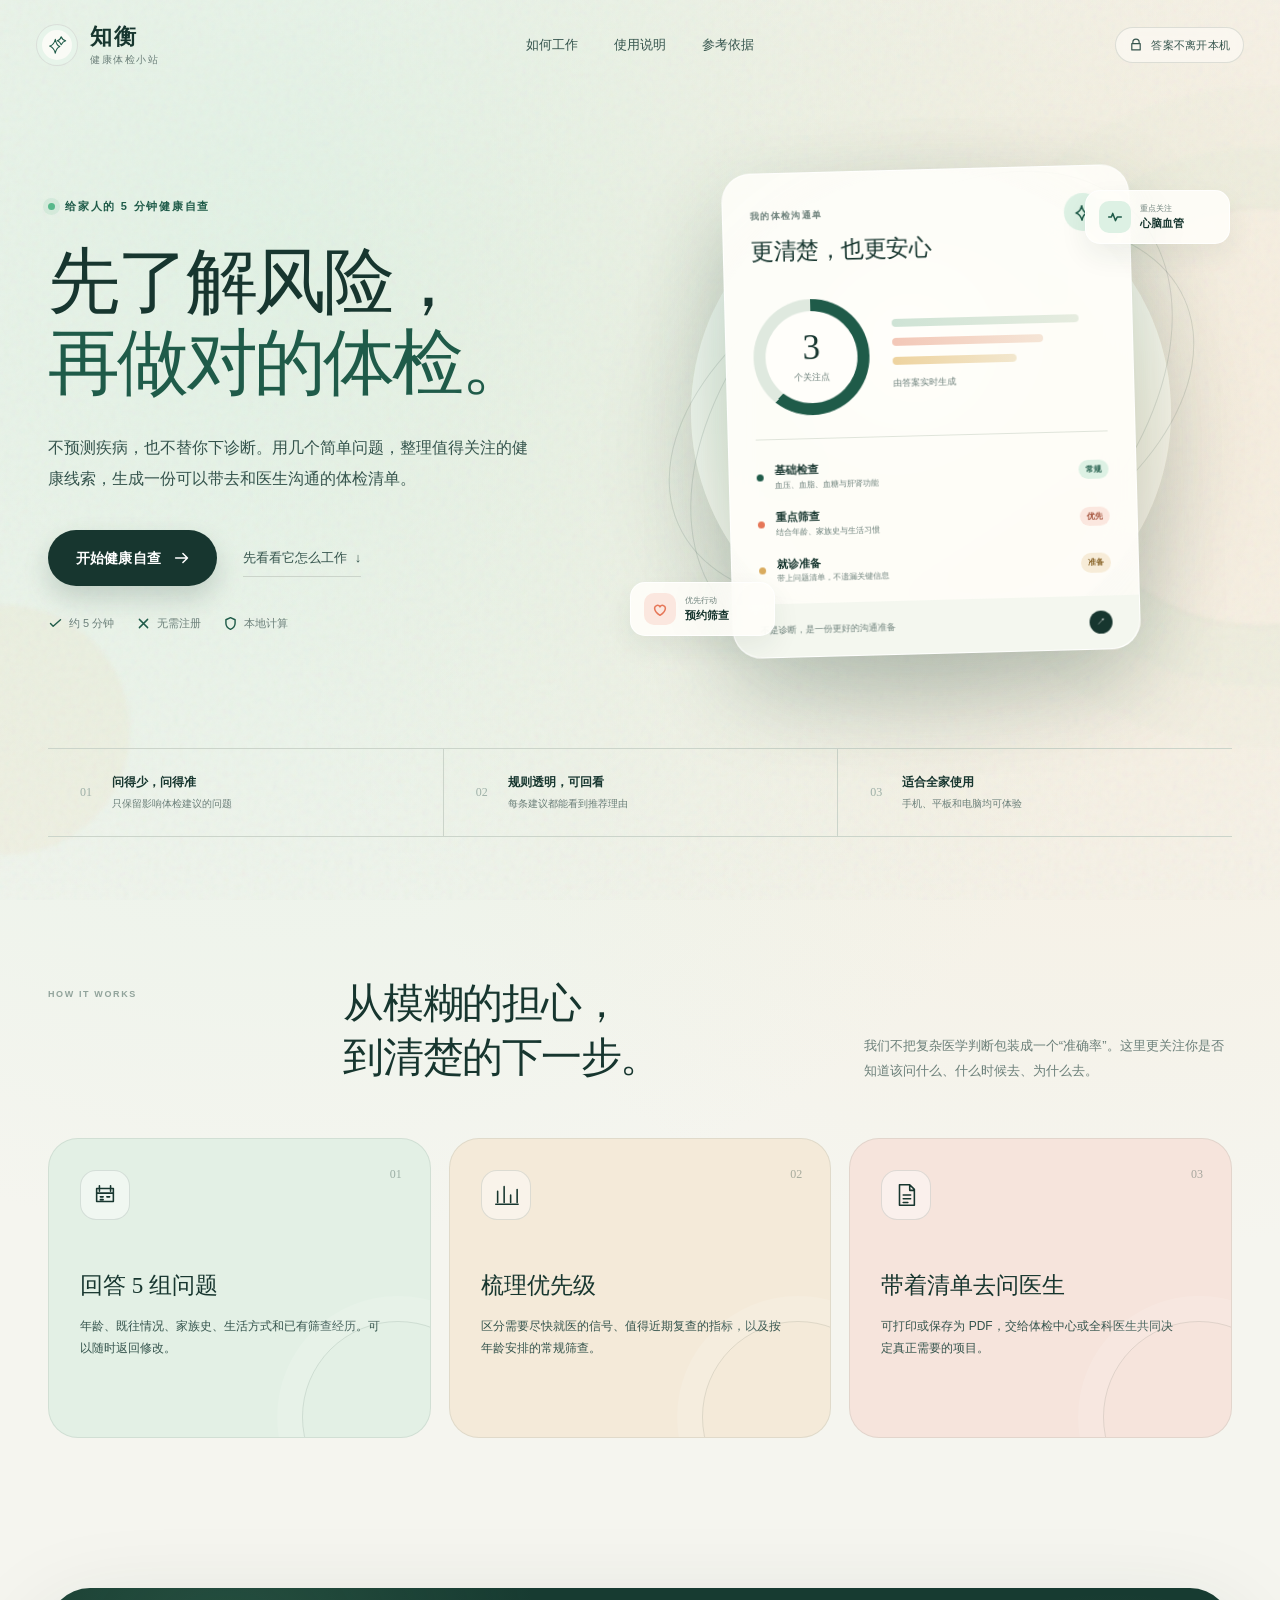
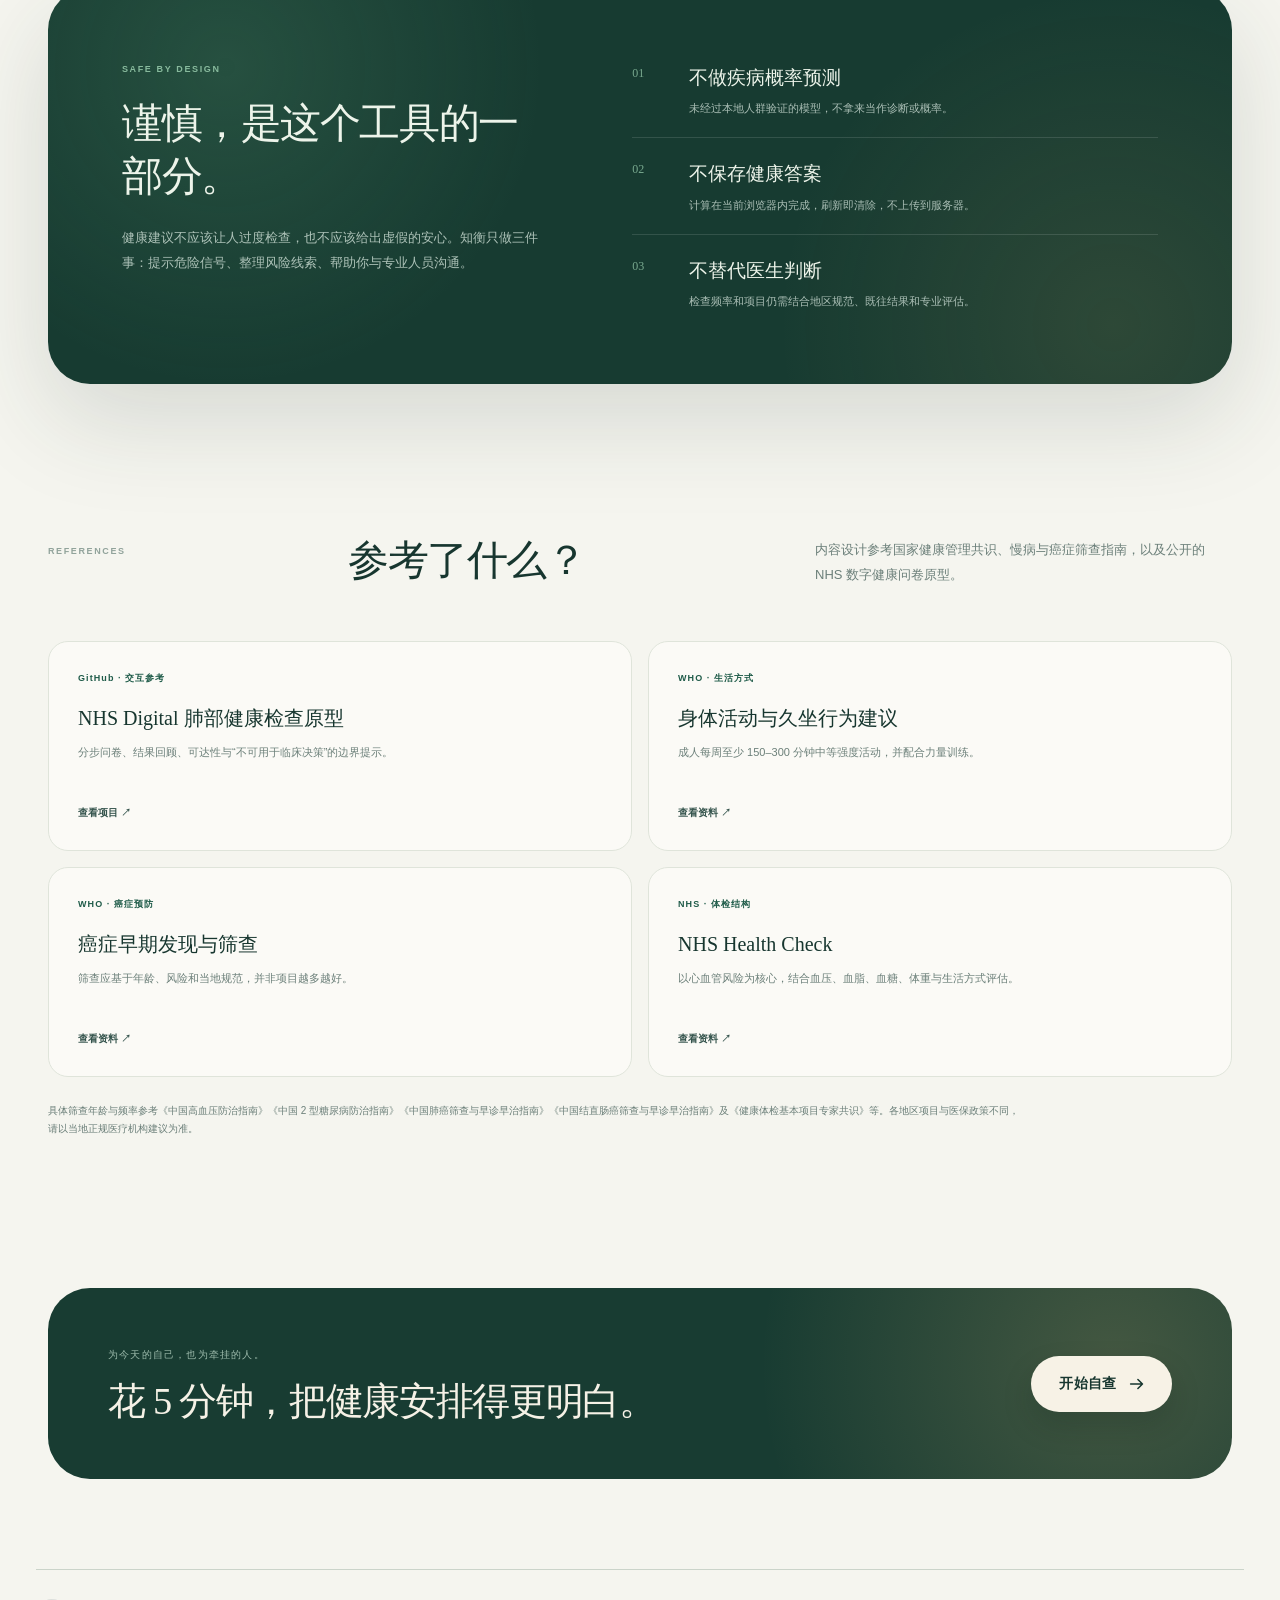
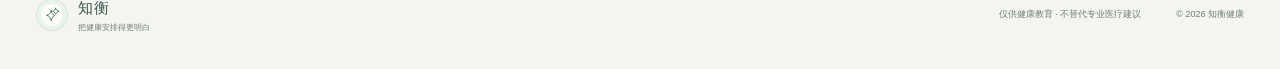
==== commit 861f47b1: "Add site favicon" ====
--- a/index.html
+++ b/index.html
@@ -9,6 +9,10 @@
     />
     <meta name="theme-color" content="#16392f" />
     <title>知衡 · 健康体检小站</title>
+    <link
+      rel="icon"
+      href="data:image/svg+xml,%3Csvg xmlns='http://www.w3.org/2000/svg' viewBox='0 0 64 64'%3E%3Crect width='64' height='64' rx='16' fill='%2317392f'/%3E%3Cpath d='M14 34c8-2 12-8 14-18 2 10 6 16 12 18-6 2-10 8-12 17-2-9-6-15-14-17Z' fill='none' stroke='%23ddf1e4' stroke-width='3' stroke-linejoin='round'/%3E%3C/svg%3E"
+    />
     <link rel="stylesheet" href="./styles.css" />
   </head>
   <body>
--- a/styles.css
+++ b/styles.css
@@ -0,0 +1,3335 @@
+:root {
+  --ink: #17362f;
+  --ink-soft: #35544d;
+  --ink-muted: #6b7f79;
+  --paper: #f5f5ef;
+  --paper-warm: #f1eee5;
+  --surface: #fffefa;
+  --surface-soft: #f8f9f3;
+  --line: #dfe4da;
+  --line-dark: #cbd4ca;
+  --green: #1f5b49;
+  --green-bright: #58b88b;
+  --mint: #ddf1e4;
+  --mint-soft: #eff8f1;
+  --coral: #e67758;
+  --coral-soft: #fbe7df;
+  --gold: #d9ab5e;
+  --gold-soft: #f7ecd8;
+  --blue-soft: #e1edf2;
+  --pink-soft: #f6e5e8;
+  --danger: #af4532;
+  --danger-soft: #fff0eb;
+  --shadow-sm: 0 12px 28px rgba(33, 56, 48, 0.07);
+  --shadow-md: 0 25px 75px rgba(33, 56, 48, 0.11);
+  --shadow-lg: 0 35px 100px rgba(33, 56, 48, 0.15);
+  --radius-sm: 13px;
+  --radius-md: 20px;
+  --radius-lg: 30px;
+  --radius-xl: 42px;
+  --font-body: "Avenir Next", "PingFang SC", "Hiragino Sans GB", "Microsoft YaHei", sans-serif;
+  --font-display: "Songti SC", "STSong", "Noto Serif CJK SC", Georgia, serif;
+}
+
+* {
+  box-sizing: border-box;
+}
+
+html {
+  scroll-behavior: smooth;
+  scroll-padding-top: 100px;
+}
+
+body {
+  margin: 0;
+  color: var(--ink);
+  background:
+    radial-gradient(circle at 22% 8%, rgba(213, 239, 222, 0.6), transparent 31%),
+    radial-gradient(circle at 86% 12%, rgba(246, 229, 204, 0.55), transparent 28%),
+    var(--paper);
+  font-family: var(--font-body);
+  font-size: 16px;
+  line-height: 1.65;
+  -webkit-font-smoothing: antialiased;
+}
+
+body::before {
+  position: fixed;
+  inset: 0;
+  z-index: -1;
+  background-image: url("data:image/svg+xml,%3Csvg viewBox='0 0 180 180' xmlns='http://www.w3.org/2000/svg'%3E%3Cfilter id='n'%3E%3CfeTurbulence type='fractalNoise' baseFrequency='.8' numOctaves='3' stitchTiles='stitch'/%3E%3C/filter%3E%3Crect width='100%25' height='100%25' filter='url(%23n)' opacity='.055'/%3E%3C/svg%3E");
+  pointer-events: none;
+  content: "";
+}
+
+button,
+input,
+select {
+  font: inherit;
+}
+
+button,
+a {
+  -webkit-tap-highlight-color: transparent;
+}
+
+button {
+  color: inherit;
+}
+
+a {
+  color: inherit;
+}
+
+svg {
+  display: block;
+  fill: none;
+  stroke: currentColor;
+  stroke-linecap: round;
+  stroke-linejoin: round;
+  stroke-width: 1.7;
+}
+
+::selection {
+  color: var(--ink);
+  background: #c7ebd5;
+}
+
+.skip-link {
+  position: fixed;
+  top: 12px;
+  left: 12px;
+  z-index: 999;
+  padding: 9px 14px;
+  border-radius: 9px;
+  color: #fff;
+  background: var(--ink);
+  transform: translateY(-150%);
+}
+
+.skip-link:focus {
+  transform: translateY(0);
+}
+
+.ambient {
+  position: fixed;
+  z-index: -1;
+  border-radius: 50%;
+  filter: blur(2px);
+  pointer-events: none;
+}
+
+.ambient-one {
+  top: 23%;
+  right: -190px;
+  width: 420px;
+  height: 420px;
+  border: 1px solid rgba(79, 139, 112, 0.14);
+  box-shadow: 0 0 0 60px rgba(88, 184, 139, 0.025), 0 0 0 120px rgba(88, 184, 139, 0.02);
+}
+
+.ambient-two {
+  bottom: 5%;
+  left: -120px;
+  width: 250px;
+  height: 250px;
+  background: rgba(232, 192, 130, 0.08);
+}
+
+.site-header {
+  position: relative;
+  z-index: 20;
+  display: grid;
+  grid-template-columns: 1fr auto 1fr;
+  align-items: center;
+  width: min(1320px, calc(100% - 72px));
+  margin: 0 auto;
+  padding: 24px 0 18px;
+}
+
+.brand {
+  display: inline-flex;
+  gap: 12px;
+  align-items: center;
+  width: fit-content;
+  text-decoration: none;
+}
+
+.brand-mark {
+  display: grid;
+  width: 42px;
+  height: 42px;
+  border: 1px solid rgba(23, 54, 47, 0.14);
+  border-radius: 50%;
+  background: rgba(255, 254, 250, 0.78);
+  box-shadow: inset 0 0 0 5px rgba(223, 241, 228, 0.7);
+  place-items: center;
+}
+
+.brand-mark svg {
+  width: 28px;
+  stroke: var(--green);
+  stroke-width: 1.4;
+}
+
+.brand > span:last-child {
+  display: flex;
+  flex-direction: column;
+  line-height: 1.15;
+}
+
+.brand strong {
+  font-family: var(--font-display);
+  font-size: 22px;
+  font-weight: 600;
+  letter-spacing: 0.08em;
+}
+
+.brand small {
+  margin-top: 5px;
+  color: var(--ink-muted);
+  font-size: 10px;
+  letter-spacing: 0.16em;
+}
+
+.header-nav {
+  display: flex;
+  gap: 36px;
+  align-items: center;
+}
+
+.header-nav a {
+  position: relative;
+  color: var(--ink-soft);
+  font-size: 13px;
+  text-decoration: none;
+}
+
+.header-nav a::after {
+  position: absolute;
+  right: 0;
+  bottom: -7px;
+  left: 0;
+  height: 1px;
+  background: var(--green);
+  content: "";
+  transform: scaleX(0);
+  transform-origin: right;
+  transition: transform 180ms ease;
+}
+
+.header-nav a:hover::after {
+  transform: scaleX(1);
+  transform-origin: left;
+}
+
+.privacy-pill {
+  display: flex;
+  gap: 8px;
+  align-items: center;
+  justify-self: end;
+  padding: 8px 13px;
+  border: 1px solid rgba(23, 54, 47, 0.13);
+  border-radius: 999px;
+  color: var(--ink-soft);
+  background: rgba(255, 254, 250, 0.55);
+  font-size: 11px;
+  letter-spacing: 0.02em;
+  backdrop-filter: blur(8px);
+}
+
+.privacy-pill svg {
+  width: 14px;
+}
+
+main {
+  min-height: calc(100vh - 180px);
+}
+
+.view {
+  display: none;
+}
+
+.view.is-active {
+  display: block;
+}
+
+.home-view {
+  overflow-x: hidden;
+  overflow-x: clip;
+}
+
+.hero {
+  display: grid;
+  grid-template-columns: minmax(0, 0.9fr) minmax(460px, 1.1fr);
+  gap: clamp(50px, 7vw, 110px);
+  align-items: center;
+  width: min(1240px, calc(100% - 96px));
+  min-height: 630px;
+  margin: 0 auto;
+  padding: 58px 0 66px;
+}
+
+.eyebrow {
+  display: inline-flex;
+  gap: 10px;
+  align-items: center;
+  margin-bottom: 27px;
+  color: var(--green);
+  font-size: 11px;
+  font-weight: 700;
+  letter-spacing: 0.16em;
+}
+
+.eyebrow-dot {
+  width: 7px;
+  height: 7px;
+  border-radius: 50%;
+  background: var(--green-bright);
+  box-shadow: 0 0 0 5px rgba(88, 184, 139, 0.12);
+}
+
+.hero h1 {
+  max-width: 630px;
+  margin: 0;
+  font-family: var(--font-display);
+  font-size: clamp(51px, 5.6vw, 78px);
+  font-weight: 500;
+  line-height: 1.13;
+  letter-spacing: -0.045em;
+}
+
+.hero h1 span {
+  color: var(--green);
+}
+
+.hero-lead {
+  max-width: 540px;
+  margin: 29px 0 0;
+  color: var(--ink-soft);
+  font-size: 16px;
+  line-height: 1.9;
+}
+
+.hero-actions {
+  display: flex;
+  gap: 26px;
+  align-items: center;
+  margin-top: 36px;
+}
+
+.button {
+  display: inline-flex;
+  gap: 11px;
+  align-items: center;
+  justify-content: center;
+  min-height: 47px;
+  padding: 12px 20px;
+  border: 0;
+  border-radius: 999px;
+  cursor: pointer;
+  font-size: 14px;
+  font-weight: 650;
+  letter-spacing: 0.01em;
+  text-decoration: none;
+  transition: transform 180ms ease, box-shadow 180ms ease, background 180ms ease;
+}
+
+.button:hover {
+  transform: translateY(-2px);
+}
+
+.button svg {
+  width: 20px;
+}
+
+.button-large {
+  min-height: 56px;
+  padding: 15px 25px 15px 28px;
+}
+
+.button-primary {
+  color: #fff;
+  background: var(--ink);
+  box-shadow: 0 12px 26px rgba(23, 54, 47, 0.18);
+}
+
+.button-primary:hover {
+  background: #214b40;
+  box-shadow: 0 16px 32px rgba(23, 54, 47, 0.22);
+}
+
+.button-ghost {
+  border: 1px solid rgba(23, 54, 47, 0.16);
+  color: var(--ink);
+  background: transparent;
+}
+
+.button-ghost:hover {
+  background: rgba(255, 254, 250, 0.7);
+}
+
+.button-quiet {
+  color: var(--ink-muted);
+  background: transparent;
+}
+
+.button-light {
+  color: var(--ink);
+  background: #f7f2e6;
+  box-shadow: 0 14px 30px rgba(8, 27, 22, 0.18);
+}
+
+.text-link {
+  display: inline-flex;
+  gap: 8px;
+  align-items: center;
+  padding: 8px 0;
+  border-bottom: 1px solid var(--line-dark);
+  color: var(--ink-soft);
+  font-size: 13px;
+  text-decoration: none;
+}
+
+.text-link span {
+  transition: transform 180ms ease;
+}
+
+.text-link:hover span {
+  transform: translateY(3px);
+}
+
+.hero-assurance {
+  display: flex;
+  flex-wrap: wrap;
+  gap: 22px;
+  margin-top: 28px;
+  color: var(--ink-muted);
+  font-size: 11px;
+}
+
+.hero-assurance span {
+  display: flex;
+  gap: 6px;
+  align-items: center;
+}
+
+.hero-assurance svg {
+  width: 15px;
+  color: var(--green);
+}
+
+.hero-visual {
+  position: relative;
+  display: grid;
+  min-height: 540px;
+  place-items: center;
+}
+
+.hero-visual::before {
+  position: absolute;
+  width: 480px;
+  height: 480px;
+  border-radius: 50%;
+  background:
+    radial-gradient(circle at 45% 35%, rgba(255, 255, 255, 0.95), transparent 36%),
+    linear-gradient(145deg, #d9ede1, #eef1df 56%, #eedfc9);
+  box-shadow: inset 0 0 80px rgba(255, 255, 255, 0.7), var(--shadow-lg);
+  content: "";
+}
+
+.orbit {
+  position: absolute;
+  border: 1px solid rgba(23, 54, 47, 0.13);
+  border-radius: 50%;
+}
+
+.orbit-one {
+  width: 555px;
+  height: 340px;
+  transform: rotate(-24deg);
+}
+
+.orbit-two {
+  width: 375px;
+  height: 570px;
+  transform: rotate(45deg);
+}
+
+.report-preview {
+  position: relative;
+  z-index: 2;
+  width: min(408px, 82%);
+  padding: 27px;
+  border: 1px solid rgba(255, 255, 255, 0.85);
+  border-radius: 29px;
+  background: rgba(255, 254, 250, 0.9);
+  box-shadow: 0 36px 85px rgba(32, 69, 55, 0.21);
+  backdrop-filter: blur(16px);
+  transform: rotate(-1.5deg);
+}
+
+.report-head {
+  display: flex;
+  align-items: flex-start;
+  justify-content: space-between;
+}
+
+.report-kicker {
+  color: var(--ink-muted);
+  font-size: 9px;
+  font-weight: 650;
+  letter-spacing: 0.15em;
+}
+
+.report-head h2 {
+  margin: 6px 0 0;
+  font-family: var(--font-display);
+  font-size: 23px;
+  font-weight: 500;
+  letter-spacing: -0.02em;
+}
+
+.report-logo {
+  display: grid;
+  width: 38px;
+  height: 38px;
+  border-radius: 50%;
+  color: var(--green);
+  background: var(--mint);
+  place-items: center;
+}
+
+.report-logo svg {
+  width: 26px;
+}
+
+.report-body {
+  display: grid;
+  grid-template-columns: auto 1fr;
+  gap: 23px;
+  align-items: center;
+  margin-top: 29px;
+}
+
+.gauge {
+  display: grid;
+  width: 116px;
+  height: 116px;
+  border-radius: 50%;
+  background: conic-gradient(var(--green) 0 61%, #dfe9df 61% 100%);
+  place-items: center;
+}
+
+.gauge::before {
+  grid-area: 1 / 1;
+  width: 92px;
+  height: 92px;
+  border-radius: 50%;
+  background: var(--surface);
+  content: "";
+}
+
+.gauge-inner {
+  z-index: 1;
+  display: flex;
+  flex-direction: column;
+  align-items: center;
+  grid-area: 1 / 1;
+}
+
+.gauge-inner strong {
+  font-family: var(--font-display);
+  font-size: 35px;
+  font-weight: 500;
+  line-height: 1;
+}
+
+.gauge-inner span {
+  margin-top: 5px;
+  color: var(--ink-muted);
+  font-size: 9px;
+}
+
+.report-lines {
+  display: flex;
+  flex-direction: column;
+  gap: 11px;
+}
+
+.report-lines > span {
+  display: block;
+  width: var(--line);
+  height: 8px;
+  border-radius: 99px;
+  background: linear-gradient(90deg, #cee3d5, #e6ecdf);
+}
+
+.report-lines > span:nth-child(2) {
+  background: linear-gradient(90deg, #f3c7b7, #f5e5d6);
+}
+
+.report-lines > span:nth-child(3) {
+  background: linear-gradient(90deg, #eed39f, #f2e7ce);
+}
+
+.report-lines small {
+  color: var(--ink-muted);
+  font-size: 9px;
+}
+
+.report-divider {
+  height: 1px;
+  margin: 23px 0 14px;
+  background: var(--line);
+}
+
+.report-list {
+  display: flex;
+  flex-direction: column;
+}
+
+.report-list > div {
+  display: grid;
+  grid-template-columns: auto 1fr auto;
+  gap: 11px;
+  align-items: center;
+  padding: 9px 0;
+}
+
+.check-dot {
+  width: 7px;
+  height: 7px;
+  border-radius: 50%;
+}
+
+.check-dot-dark {
+  background: var(--green);
+}
+
+.check-dot-coral {
+  background: var(--coral);
+}
+
+.check-dot-gold {
+  background: var(--gold);
+}
+
+.report-list p {
+  display: flex;
+  flex-direction: column;
+  margin: 0;
+  line-height: 1.35;
+}
+
+.report-list p strong {
+  font-size: 11px;
+  font-weight: 650;
+}
+
+.report-list p small {
+  margin-top: 3px;
+  color: var(--ink-muted);
+  font-size: 8px;
+}
+
+.tag {
+  padding: 3px 7px;
+  border-radius: 99px;
+  font-size: 8px;
+  font-weight: 650;
+}
+
+.tag-mint {
+  color: var(--green);
+  background: var(--mint);
+}
+
+.tag-peach {
+  color: #a04c35;
+  background: var(--coral-soft);
+}
+
+.tag-sand {
+  color: #8b672c;
+  background: var(--gold-soft);
+}
+
+.report-foot {
+  display: flex;
+  align-items: center;
+  justify-content: space-between;
+  margin: 10px -27px -27px;
+  padding: 15px 27px;
+  border-radius: 0 0 29px 29px;
+  color: var(--ink-muted);
+  background: #f4f7ef;
+  font-size: 9px;
+}
+
+.mini-arrow {
+  display: grid;
+  width: 23px;
+  height: 23px;
+  border-radius: 50%;
+  color: #fff;
+  background: var(--ink);
+  place-items: center;
+}
+
+.floating-note {
+  position: absolute;
+  z-index: 3;
+  display: flex;
+  gap: 9px;
+  align-items: center;
+  min-width: 145px;
+  padding: 10px 13px;
+  border: 1px solid rgba(255, 255, 255, 0.9);
+  border-radius: 15px;
+  background: rgba(255, 254, 250, 0.88);
+  box-shadow: var(--shadow-sm);
+  backdrop-filter: blur(12px);
+}
+
+.note-top {
+  top: 48px;
+  right: 2px;
+  animation: float 5s ease-in-out infinite;
+}
+
+.note-bottom {
+  bottom: 46px;
+  left: 0;
+  animation: float 5s 1.2s ease-in-out infinite;
+}
+
+.note-icon {
+  display: grid;
+  width: 32px;
+  height: 32px;
+  border-radius: 10px;
+  place-items: center;
+}
+
+.note-icon svg {
+  width: 18px;
+}
+
+.note-icon-green {
+  color: var(--green);
+  background: var(--mint);
+}
+
+.note-icon-coral {
+  color: var(--coral);
+  background: var(--coral-soft);
+}
+
+.floating-note > span:last-child {
+  display: flex;
+  flex-direction: column;
+  line-height: 1.25;
+}
+
+.floating-note small {
+  color: var(--ink-muted);
+  font-size: 8px;
+}
+
+.floating-note strong {
+  margin-top: 3px;
+  font-size: 11px;
+  font-weight: 650;
+}
+
+@keyframes float {
+  0%,
+  100% {
+    transform: translateY(0);
+  }
+  50% {
+    transform: translateY(-8px);
+  }
+}
+
+.reveal {
+  opacity: 0;
+  animation: reveal 700ms cubic-bezier(0.2, 0.7, 0.2, 1) forwards;
+  transform: translateY(14px);
+}
+
+.reveal-delay-1 {
+  animation-delay: 80ms;
+}
+
+.reveal-delay-2 {
+  animation-delay: 160ms;
+}
+
+.reveal-delay-3 {
+  animation-delay: 240ms;
+}
+
+.reveal-delay-4 {
+  animation-delay: 320ms;
+}
+
+@keyframes reveal {
+  to {
+    opacity: 1;
+    transform: translateY(0);
+  }
+}
+
+.trust-strip {
+  display: grid;
+  grid-template-columns: repeat(3, 1fr);
+  width: min(1240px, calc(100% - 96px));
+  margin: 0 auto 140px;
+  border-top: 1px solid var(--line-dark);
+  border-bottom: 1px solid var(--line-dark);
+}
+
+.trust-strip > div {
+  display: flex;
+  gap: 20px;
+  align-items: center;
+  padding: 24px 32px;
+}
+
+.trust-strip > div + div {
+  border-left: 1px solid var(--line-dark);
+}
+
+.trust-number {
+  color: #9eb0a8;
+  font-family: var(--font-display);
+  font-size: 12px;
+}
+
+.trust-strip p {
+  display: flex;
+  flex-direction: column;
+  margin: 0;
+}
+
+.trust-strip strong {
+  font-size: 12px;
+  font-weight: 650;
+}
+
+.trust-strip small {
+  margin-top: 3px;
+  color: var(--ink-muted);
+  font-size: 10px;
+}
+
+.how-section,
+.sources-section {
+  width: min(1240px, calc(100% - 96px));
+  margin: 0 auto 150px;
+}
+
+.section-heading {
+  display: grid;
+  grid-template-columns: 0.6fr 1.15fr 0.9fr;
+  gap: 50px;
+  align-items: end;
+  margin-bottom: 54px;
+}
+
+.section-heading.compact {
+  grid-template-columns: 0.6fr 1fr 1fr;
+}
+
+.section-index {
+  display: block;
+  color: #91a39b;
+  font-size: 9px;
+  font-weight: 700;
+  letter-spacing: 0.18em;
+}
+
+.section-heading .section-index {
+  align-self: start;
+  padding-top: 10px;
+}
+
+.section-heading h2,
+.principles-copy h2,
+.closing-cta h2,
+.doctor-questions h2 {
+  margin: 0;
+  font-family: var(--font-display);
+  font-size: clamp(33px, 3.2vw, 47px);
+  font-weight: 500;
+  line-height: 1.3;
+  letter-spacing: -0.035em;
+}
+
+.section-heading > p,
+.principles-copy > p {
+  margin: 0;
+  color: var(--ink-muted);
+  font-size: 13px;
+  line-height: 1.9;
+}
+
+.steps-grid {
+  display: grid;
+  grid-template-columns: repeat(3, 1fr);
+  gap: 18px;
+}
+
+.step-card {
+  position: relative;
+  min-height: 300px;
+  padding: 31px;
+  overflow: hidden;
+  border: 1px solid rgba(23, 54, 47, 0.09);
+  border-radius: var(--radius-lg);
+}
+
+.step-card::after {
+  position: absolute;
+  right: -64px;
+  bottom: -76px;
+  width: 190px;
+  height: 190px;
+  border: 1px solid rgba(23, 54, 47, 0.1);
+  border-radius: 50%;
+  box-shadow: 0 0 0 25px rgba(255, 255, 255, 0.12);
+  content: "";
+}
+
+.step-card-green {
+  background: #e3f0e5;
+}
+
+.step-card-sand {
+  background: #f4ead9;
+}
+
+.step-card-peach {
+  background: #f6e4dc;
+}
+
+.step-number {
+  position: absolute;
+  top: 26px;
+  right: 28px;
+  color: rgba(23, 54, 47, 0.35);
+  font-family: var(--font-display);
+  font-size: 12px;
+}
+
+.step-icon {
+  display: grid;
+  width: 50px;
+  height: 50px;
+  border: 1px solid rgba(23, 54, 47, 0.13);
+  border-radius: 16px;
+  background: rgba(255, 255, 255, 0.45);
+  place-items: center;
+}
+
+.step-icon svg {
+  width: 26px;
+}
+
+.step-card h3 {
+  margin: 47px 0 10px;
+  font-family: var(--font-display);
+  font-size: 23px;
+  font-weight: 500;
+}
+
+.step-card p {
+  max-width: 300px;
+  margin: 0;
+  color: var(--ink-soft);
+  font-size: 12px;
+  line-height: 1.85;
+}
+
+.principles-section {
+  padding: 0 48px 150px;
+}
+
+.principles-card {
+  display: grid;
+  grid-template-columns: 0.9fr 1.1fr;
+  gap: 80px;
+  width: min(1340px, 100%);
+  margin: 0 auto;
+  padding: 74px;
+  border-radius: var(--radius-xl);
+  color: #edf4ea;
+  background:
+    radial-gradient(circle at 15% 20%, rgba(98, 164, 123, 0.2), transparent 30%),
+    radial-gradient(circle at 90% 85%, rgba(208, 167, 97, 0.12), transparent 30%),
+    #173b31;
+  box-shadow: var(--shadow-lg);
+}
+
+.principles-copy .section-index {
+  color: #88ba9d;
+}
+
+.principles-copy h2 {
+  margin-top: 20px;
+}
+
+.principles-copy > p {
+  max-width: 470px;
+  margin-top: 23px;
+  color: #adc2b8;
+}
+
+.principles-list {
+  display: flex;
+  flex-direction: column;
+}
+
+.principles-list article {
+  display: grid;
+  grid-template-columns: 36px 1fr;
+  gap: 21px;
+  padding: 20px 0;
+  border-bottom: 1px solid rgba(255, 255, 255, 0.12);
+}
+
+.principles-list article:first-child {
+  padding-top: 0;
+}
+
+.principles-list article:last-child {
+  padding-bottom: 0;
+  border-bottom: 0;
+}
+
+.principles-list article > span {
+  padding-top: 2px;
+  color: #78a88e;
+  font-family: var(--font-display);
+  font-size: 12px;
+}
+
+.principles-list strong {
+  font-family: var(--font-display);
+  font-size: 19px;
+  font-weight: 500;
+}
+
+.principles-list p {
+  margin: 6px 0 0;
+  color: #aabeb5;
+  font-size: 11px;
+}
+
+.source-grid {
+  display: grid;
+  grid-template-columns: repeat(2, 1fr);
+  gap: 16px;
+}
+
+.source-card {
+  display: flex;
+  flex-direction: column;
+  min-height: 210px;
+  padding: 29px;
+  border: 1px solid var(--line);
+  border-radius: var(--radius-md);
+  background: rgba(255, 254, 250, 0.62);
+  text-decoration: none;
+  transition: border-color 180ms ease, transform 180ms ease, box-shadow 180ms ease;
+}
+
+.source-card:hover {
+  border-color: #b8c9bd;
+  box-shadow: var(--shadow-sm);
+  transform: translateY(-3px);
+}
+
+.source-type {
+  color: var(--green);
+  font-size: 9px;
+  font-weight: 700;
+  letter-spacing: 0.12em;
+}
+
+.source-card strong {
+  margin-top: 16px;
+  font-family: var(--font-display);
+  font-size: 20px;
+  font-weight: 500;
+}
+
+.source-card p {
+  margin: 8px 0 20px;
+  color: var(--ink-muted);
+  font-size: 11px;
+}
+
+.source-link {
+  margin-top: auto;
+  color: var(--ink-soft);
+  font-size: 10px;
+  font-weight: 650;
+}
+
+.source-note {
+  max-width: 980px;
+  margin: 25px 0 0;
+  color: var(--ink-muted);
+  font-size: 10px;
+  line-height: 1.8;
+}
+
+.closing-cta {
+  display: flex;
+  align-items: center;
+  justify-content: space-between;
+  width: min(1240px, calc(100% - 96px));
+  margin: 0 auto 90px;
+  padding: 52px 60px;
+  border-radius: var(--radius-xl);
+  color: #f5f1e6;
+  background:
+    radial-gradient(circle at 90% 40%, rgba(232, 191, 122, 0.21), transparent 33%),
+    #183c32;
+}
+
+.closing-cta > div > span {
+  color: #9dbbac;
+  font-size: 10px;
+  letter-spacing: 0.12em;
+}
+
+.closing-cta h2 {
+  margin-top: 10px;
+  font-size: clamp(29px, 3vw, 42px);
+}
+
+/* Questionnaire */
+.quiz-view {
+  padding: 26px 24px 100px;
+}
+
+.quiz-wrap {
+  width: min(850px, 100%);
+  margin: 0 auto;
+}
+
+.result-wrap {
+  width: min(1120px, calc(100% - 64px));
+  margin: 20px auto 110px;
+}
+
+.quiz-topline,
+.result-topline {
+  display: flex;
+  align-items: center;
+  justify-content: space-between;
+}
+
+.back-button {
+  display: inline-flex;
+  gap: 8px;
+  align-items: center;
+  padding: 8px 0;
+  border: 0;
+  color: var(--ink-muted);
+  background: transparent;
+  cursor: pointer;
+  font-size: 11px;
+}
+
+.back-button svg {
+  width: 17px;
+  transition: transform 160ms ease;
+}
+
+.back-button:hover svg {
+  transform: translateX(-3px);
+}
+
+.quiz-progress-meta {
+  display: flex;
+  gap: 20px;
+  color: var(--ink-muted);
+  font-size: 10px;
+}
+
+.quiz-progress-meta span:last-child {
+  min-width: 28px;
+  color: var(--green);
+  font-weight: 700;
+  text-align: right;
+}
+
+.progress-track {
+  height: 3px;
+  margin-top: 10px;
+  overflow: hidden;
+  border-radius: 99px;
+  background: #dfe5db;
+}
+
+.progress-track span {
+  display: block;
+  width: 20%;
+  height: 100%;
+  border-radius: inherit;
+  background: linear-gradient(90deg, var(--green), #69ad88);
+  transition: width 300ms ease;
+}
+
+.step-dots {
+  display: flex;
+  gap: 6px;
+  justify-content: center;
+  margin: 21px 0 18px;
+}
+
+.step-dot {
+  width: 28px;
+  height: 4px;
+  border: 0;
+  border-radius: 99px;
+  background: #d8dfd5;
+  cursor: pointer;
+  transition: width 200ms ease, background 200ms ease;
+}
+
+.step-dot.is-active {
+  width: 42px;
+  background: var(--green);
+}
+
+.step-dot.is-complete {
+  background: #8fbd9f;
+}
+
+.question-panel {
+  display: none;
+  padding: clamp(30px, 5vw, 56px);
+  border: 1px solid rgba(23, 54, 47, 0.1);
+  border-radius: var(--radius-lg);
+  background: rgba(255, 254, 250, 0.92);
+  box-shadow: var(--shadow-md);
+  animation: panelIn 280ms ease;
+}
+
+.question-panel.is-active {
+  display: block;
+}
+
+@keyframes panelIn {
+  from {
+    opacity: 0;
+    transform: translateY(6px);
+  }
+  to {
+    opacity: 1;
+    transform: translateY(0);
+  }
+}
+
+.question-overline {
+  display: block;
+  margin-bottom: 11px;
+  color: #76a087;
+  font-size: 9px;
+  font-weight: 750;
+  letter-spacing: 0.18em;
+}
+
+.question-intro h1 {
+  margin: 0;
+  font-family: var(--font-display);
+  font-size: clamp(31px, 4vw, 40px);
+  font-weight: 500;
+  line-height: 1.28;
+  letter-spacing: -0.035em;
+}
+
+.question-intro > p {
+  max-width: 620px;
+  margin: 13px 0 35px;
+  color: var(--ink-muted);
+  font-size: 12px;
+  line-height: 1.85;
+}
+
+.field-grid {
+  display: grid;
+  gap: 18px;
+}
+
+.field-grid.two {
+  grid-template-columns: repeat(2, 1fr);
+}
+
+.field-grid.three {
+  grid-template-columns: repeat(3, 1fr);
+}
+
+.field-grid.two-one {
+  grid-template-columns: 1fr 1.15fr;
+}
+
+.field-block {
+  display: flex;
+  flex-direction: column;
+  min-width: 0;
+  margin: 0;
+  padding: 0;
+  border: 0;
+}
+
+.field-label {
+  display: flex;
+  gap: 8px;
+  align-items: center;
+  min-height: 20px;
+  margin-bottom: 9px;
+  color: var(--ink-soft);
+  font-size: 11px;
+  font-style: normal;
+  font-weight: 650;
+}
+
+.field-label em {
+  padding: 1px 5px;
+  border-radius: 4px;
+  color: var(--green);
+  background: var(--mint);
+  font-size: 8px;
+  font-style: normal;
+}
+
+.field-label small {
+  margin-left: auto;
+  color: #9baaa4;
+  font-size: 9px;
+  font-weight: 400;
+}
+
+.field-block > small {
+  margin-top: 7px;
+  color: #91a29b;
+  font-size: 9px;
+  line-height: 1.55;
+}
+
+.number-input-wrap {
+  display: flex;
+  align-items: center;
+  height: 51px;
+  padding: 0 14px;
+  border: 1px solid var(--line);
+  border-radius: var(--radius-sm);
+  background: var(--surface);
+  transition: border-color 160ms ease, box-shadow 160ms ease;
+}
+
+.number-input-wrap:focus-within {
+  border-color: #72a98d;
+  box-shadow: 0 0 0 3px rgba(88, 184, 139, 0.12);
+}
+
+.number-input-wrap input {
+  width: 100%;
+  min-width: 0;
+  height: 100%;
+  border: 0;
+  outline: 0;
+  color: var(--ink);
+  background: transparent;
+  font-size: 15px;
+}
+
+.number-input-wrap input::placeholder {
+  color: #b7c0bb;
+  font-size: 12px;
+}
+
+.number-input-wrap span {
+  flex: 0 0 auto;
+  color: var(--ink-muted);
+  font-size: 10px;
+}
+
+input[type="number"] {
+  appearance: textfield;
+}
+
+input[type="number"]::-webkit-inner-spin-button,
+input[type="number"]::-webkit-outer-spin-button {
+  margin: 0;
+  appearance: none;
+}
+
+.segmented {
+  display: grid;
+  gap: 6px;
+  padding: 5px;
+  border: 1px solid var(--line);
+  border-radius: var(--radius-sm);
+  background: #f2f4ee;
+}
+
+.segmented-two {
+  grid-template-columns: repeat(2, 1fr);
+}
+
+.segmented-four {
+  grid-template-columns: repeat(4, 1fr);
+}
+
+.segmented label {
+  position: relative;
+  min-width: 0;
+  cursor: pointer;
+}
+
+.segmented input {
+  position: absolute;
+  opacity: 0;
+}
+
+.segmented span {
+  display: grid;
+  min-height: 41px;
+  padding: 7px 9px;
+  border: 1px solid transparent;
+  border-radius: 9px;
+  color: var(--ink-muted);
+  font-size: 10px;
+  line-height: 1.3;
+  text-align: center;
+  transition: background 160ms ease, border-color 160ms ease, box-shadow 160ms ease;
+  place-items: center;
+}
+
+.segmented input:checked + span {
+  border-color: rgba(23, 54, 47, 0.06);
+  color: var(--ink);
+  background: var(--surface);
+  box-shadow: 0 3px 10px rgba(23, 54, 47, 0.08);
+  font-weight: 650;
+}
+
+.segmented input:focus-visible + span {
+  outline: 2px solid var(--green-bright);
+  outline-offset: 2px;
+}
+
+.select-block select {
+  height: 51px;
+  padding: 0 38px 0 14px;
+  border: 1px solid var(--line);
+  border-radius: var(--radius-sm);
+  outline: 0;
+  color: var(--ink-soft);
+  background-color: var(--surface);
+  background-image: url("data:image/svg+xml,%3Csvg xmlns='http://www.w3.org/2000/svg' viewBox='0 0 16 16'%3E%3Cpath d='m4 6 4 4 4-4' fill='none' stroke='%236b7f79' stroke-width='1.4' stroke-linecap='round'/%3E%3C/svg%3E");
+  background-repeat: no-repeat;
+  background-position: right 13px center;
+  background-size: 16px;
+  font-size: 11px;
+  appearance: none;
+  cursor: pointer;
+}
+
+.select-block select:focus {
+  border-color: #72a98d;
+  box-shadow: 0 0 0 3px rgba(88, 184, 139, 0.12);
+}
+
+.soft-divider {
+  height: 1px;
+  margin: 29px 0;
+  background: var(--line);
+}
+
+.field-note {
+  display: flex;
+  gap: 7px;
+  align-items: flex-start;
+  margin: 15px 0 0;
+  color: #889a93;
+  font-size: 9px;
+  line-height: 1.65;
+}
+
+.field-note svg {
+  flex: 0 0 auto;
+  width: 14px;
+  margin-top: 1px;
+}
+
+.validation-message {
+  min-height: 0;
+  margin: 12px 0 0;
+  color: var(--danger);
+  font-size: 10px;
+}
+
+.choice-fieldset {
+  min-width: 0;
+  margin: 0;
+  padding: 0;
+  border: 0;
+}
+
+.choice-fieldset + .soft-divider {
+  margin-top: 29px;
+}
+
+.choice-fieldset + .choice-fieldset {
+  margin-top: 27px;
+}
+
+.choice-grid {
+  display: grid;
+  gap: 9px;
+}
+
+.condition-grid {
+  grid-template-columns: repeat(2, 1fr);
+}
+
+.choice-card {
+  position: relative;
+  display: flex;
+  gap: 11px;
+  align-items: center;
+  min-height: 67px;
+  padding: 12px 13px;
+  border: 1px solid var(--line);
+  border-radius: var(--radius-sm);
+  background: var(--surface);
+  cursor: pointer;
+  transition: border-color 160ms ease, background 160ms ease, transform 160ms ease;
+}
+
+.choice-card:hover {
+  border-color: #b8c9bf;
+  transform: translateY(-1px);
+}
+
+.choice-card input {
+  position: absolute;
+  opacity: 0;
+}
+
+.choice-check {
+  position: relative;
+  flex: 0 0 auto;
+  width: 18px;
+  height: 18px;
+  border: 1px solid #c7d0ca;
+  border-radius: 6px;
+  background: #fff;
+}
+
+.choice-copy {
+  display: flex;
+  flex-direction: column;
+  min-width: 0;
+  line-height: 1.35;
+}
+
+.choice-copy strong {
+  font-size: 11px;
+  font-weight: 650;
+}
+
+.choice-copy small {
+  margin-top: 3px;
+  color: var(--ink-muted);
+  font-size: 9px;
+}
+
+.choice-card:has(input:checked) {
+  border-color: #7aaf91;
+  background: #f2f9f3;
+}
+
+.choice-card input:checked + .choice-check {
+  border-color: var(--green);
+  background: var(--green);
+}
+
+.choice-card input:checked + .choice-check::after {
+  position: absolute;
+  top: 3px;
+  left: 6px;
+  width: 4px;
+  height: 8px;
+  border-right: 1.5px solid #fff;
+  border-bottom: 1.5px solid #fff;
+  content: "";
+  transform: rotate(42deg);
+}
+
+.choice-card input:focus-visible + .choice-check,
+.check-row input:focus-visible ~ .check-row-icon,
+.pill-checks input:focus-visible + span {
+  outline: 2px solid var(--green-bright);
+  outline-offset: 2px;
+}
+
+.compact-choice-list {
+  display: flex;
+  flex-direction: column;
+  border: 1px solid var(--line);
+  border-radius: var(--radius-sm);
+  background: var(--surface);
+}
+
+.check-row {
+  position: relative;
+  display: grid;
+  grid-template-columns: 39px 1fr auto;
+  gap: 12px;
+  align-items: center;
+  min-height: 64px;
+  padding: 9px 14px;
+  cursor: pointer;
+  transition: background 150ms ease;
+}
+
+.check-row + .check-row {
+  border-top: 1px solid var(--line);
+}
+
+.check-row:hover,
+.check-row:has(input:checked) {
+  background: #f5faf5;
+}
+
+.check-row input {
+  position: absolute;
+  opacity: 0;
+}
+
+.check-row::after {
+  display: grid;
+  width: 19px;
+  height: 19px;
+  border: 1px solid #c5cfc8;
+  border-radius: 50%;
+  color: #fff;
+  background: #fff;
+  font-size: 11px;
+  content: "";
+  place-items: center;
+}
+
+.check-row:has(input:checked)::after {
+  border-color: var(--green);
+  background: var(--green);
+  content: "✓";
+}
+
+.check-row-icon {
+  display: grid;
+  width: 37px;
+  height: 37px;
+  border-radius: 11px;
+  place-items: center;
+}
+
+.check-row-icon svg {
+  width: 20px;
+}
+
+.icon-green {
+  color: var(--green);
+  background: var(--mint);
+}
+
+.icon-coral {
+  color: var(--coral);
+  background: var(--coral-soft);
+}
+
+.icon-gold {
+  color: #9c7433;
+  background: var(--gold-soft);
+}
+
+.icon-pink {
+  color: #b56572;
+  background: var(--pink-soft);
+}
+
+.icon-sand {
+  color: #8d6b40;
+  background: #f2e9db;
+}
+
+.icon-blue {
+  color: #537f8e;
+  background: var(--blue-soft);
+}
+
+.icon-muted {
+  color: #82928c;
+  background: #edf0eb;
+}
+
+.check-row > span:nth-of-type(2) {
+  display: flex;
+  flex-direction: column;
+  line-height: 1.35;
+}
+
+.check-row strong {
+  font-size: 11px;
+  font-weight: 600;
+}
+
+.check-row small {
+  margin-top: 3px;
+  color: var(--ink-muted);
+  font-size: 9px;
+}
+
+.danger-question {
+  margin-top: 29px;
+  padding: 19px;
+  border: 1px solid #f0d5ca;
+  border-radius: var(--radius-md);
+  background: #fffaf7;
+}
+
+.danger-heading {
+  display: flex;
+  gap: 12px;
+  align-items: flex-start;
+}
+
+.danger-icon {
+  display: grid;
+  flex: 0 0 auto;
+  width: 36px;
+  height: 36px;
+  border-radius: 10px;
+  color: var(--danger);
+  background: var(--coral-soft);
+  place-items: center;
+}
+
+.danger-icon svg {
+  width: 22px;
+}
+
+.danger-heading h2 {
+  margin: 1px 0 3px;
+  font-size: 12px;
+  font-weight: 700;
+}
+
+.danger-heading p {
+  margin: 0;
+  color: #93776d;
+  font-size: 9px;
+  line-height: 1.6;
+}
+
+.symptom-grid {
+  display: grid;
+  grid-template-columns: repeat(2, 1fr);
+  gap: 7px;
+  margin-top: 16px;
+}
+
+.symptom-grid label {
+  position: relative;
+  display: flex;
+  gap: 8px;
+  align-items: center;
+  min-height: 37px;
+  padding: 7px 10px;
+  border: 1px solid #eadfd8;
+  border-radius: 9px;
+  color: var(--ink-soft);
+  background: #fff;
+  cursor: pointer;
+  font-size: 9px;
+  line-height: 1.4;
+}
+
+.symptom-grid input {
+  width: 14px;
+  height: 14px;
+  accent-color: var(--danger);
+}
+
+.symptom-grid label:has(input:checked) {
+  border-color: #dfaa99;
+  background: var(--danger-soft);
+}
+
+.conditional-panel {
+  margin: 17px 0;
+  padding: 17px;
+  border-radius: var(--radius-sm);
+  background: #f4f7f2;
+}
+
+.conditional-panel[hidden] {
+  display: none;
+}
+
+.conditional-panel .field-note {
+  margin-top: 10px;
+}
+
+.pill-checks {
+  display: flex;
+  flex-wrap: wrap;
+  gap: 8px;
+}
+
+.pill-checks label {
+  position: relative;
+  cursor: pointer;
+}
+
+.pill-checks input {
+  position: absolute;
+  opacity: 0;
+}
+
+.pill-checks span {
+  display: block;
+  padding: 8px 13px;
+  border: 1px solid var(--line);
+  border-radius: 99px;
+  color: var(--ink-muted);
+  background: var(--surface);
+  font-size: 10px;
+  transition: background 160ms ease, border-color 160ms ease, color 160ms ease;
+}
+
+.pill-checks input:checked + span {
+  border-color: #98c0a6;
+  color: var(--green);
+  background: var(--mint-soft);
+}
+
+.prior-list .check-row {
+  min-height: 60px;
+}
+
+.screening-note {
+  display: flex;
+  gap: 13px;
+  align-items: flex-start;
+  margin-top: 23px;
+  padding: 17px;
+  border-radius: var(--radius-sm);
+  background: #f4f5ee;
+}
+
+.screening-note-icon {
+  display: grid;
+  flex: 0 0 auto;
+  width: 34px;
+  height: 34px;
+  border-radius: 10px;
+  color: var(--green);
+  background: var(--mint);
+  place-items: center;
+}
+
+.screening-note-icon svg {
+  width: 20px;
+}
+
+.screening-note p {
+  margin: 0;
+  color: var(--ink-muted);
+  font-size: 9px;
+  line-height: 1.7;
+}
+
+.screening-note strong {
+  display: block;
+  margin-bottom: 2px;
+  color: var(--ink-soft);
+  font-size: 10px;
+}
+
+.consent-row {
+  display: flex;
+  gap: 10px;
+  align-items: flex-start;
+  margin-top: 21px;
+  color: var(--ink-muted);
+  cursor: pointer;
+  font-size: 9px;
+  line-height: 1.6;
+}
+
+.consent-row input {
+  flex: 0 0 auto;
+  width: 16px;
+  height: 16px;
+  margin-top: 1px;
+  accent-color: var(--green);
+}
+
+.quiz-actions {
+  display: flex;
+  align-items: center;
+  justify-content: flex-end;
+  min-height: 76px;
+  padding: 12px 5px;
+}
+
+.quiz-actions-note {
+  margin-right: auto;
+  margin-left: 18px;
+  color: #93a39d;
+  font-size: 9px;
+}
+
+.quiz-actions .button {
+  min-width: 115px;
+}
+
+/* Results */
+.result-view {
+  padding-top: 3px;
+}
+
+.result-date {
+  color: var(--ink-muted);
+  font-size: 10px;
+}
+
+.result-hero {
+  display: grid;
+  grid-template-columns: minmax(0, 1fr) 280px;
+  gap: 70px;
+  align-items: center;
+  margin: 36px 0 60px;
+  padding: 59px 64px;
+  overflow: hidden;
+  border-radius: var(--radius-xl);
+  color: #f5f7ef;
+  background:
+    linear-gradient(115deg, rgba(255, 255, 255, 0.05), transparent 40%),
+    radial-gradient(circle at 85% 25%, rgba(103, 174, 135, 0.24), transparent 35%),
+    #183d32;
+  box-shadow: var(--shadow-lg);
+}
+
+.result-hero .question-overline {
+  color: #82b79a;
+}
+
+.result-kicker {
+  margin: 24px 0 7px;
+  color: #b8cdc0;
+  font-size: 11px;
+  font-weight: 650;
+}
+
+.result-hero h1 {
+  margin: 0;
+  font-family: var(--font-display);
+  font-size: clamp(38px, 4.7vw, 58px);
+  font-weight: 500;
+  line-height: 1.22;
+  letter-spacing: -0.04em;
+}
+
+.result-summary {
+  max-width: 630px;
+  margin: 20px 0 0;
+  color: #b9cbc1;
+  font-size: 12px;
+  line-height: 1.9;
+}
+
+.result-tags {
+  display: flex;
+  flex-wrap: wrap;
+  gap: 8px;
+  margin-top: 22px;
+}
+
+.result-tags span {
+  padding: 5px 10px;
+  border: 1px solid rgba(255, 255, 255, 0.15);
+  border-radius: 99px;
+  color: #c5d6cc;
+  background: rgba(255, 255, 255, 0.05);
+  font-size: 9px;
+}
+
+.attention-card {
+  display: flex;
+  flex-direction: column;
+  align-items: center;
+  justify-self: end;
+  width: 260px;
+  padding: 25px 18px;
+  border: 1px solid rgba(255, 255, 255, 0.12);
+  border-radius: 25px;
+  background: rgba(255, 255, 255, 0.055);
+  backdrop-filter: blur(8px);
+}
+
+.attention-gauge {
+  display: grid;
+  width: 133px;
+  height: 133px;
+  border-radius: 50%;
+  background: conic-gradient(#76c49a 0 16.66%, rgba(255, 255, 255, 0.09) 16.66% 100%);
+  place-items: center;
+}
+
+.attention-gauge::before {
+  grid-area: 1 / 1;
+  width: 112px;
+  height: 112px;
+  border-radius: 50%;
+  background: #21483c;
+  content: "";
+}
+
+.attention-gauge > div {
+  z-index: 1;
+  display: flex;
+  flex-direction: column;
+  align-items: center;
+  grid-area: 1 / 1;
+}
+
+.attention-gauge strong {
+  font-family: var(--font-display);
+  font-size: 43px;
+  font-weight: 500;
+  line-height: 1;
+}
+
+.attention-gauge span {
+  margin-top: 6px;
+  color: #9db8aa;
+  font-size: 9px;
+}
+
+.attention-card > p {
+  display: flex;
+  flex-direction: column;
+  align-items: center;
+  margin: 16px 0 0;
+}
+
+.attention-card > p strong {
+  font-size: 12px;
+  font-weight: 650;
+}
+
+.attention-card > p span {
+  margin-top: 4px;
+  color: #92aa9e;
+  font-size: 8px;
+}
+
+.emergency-alert {
+  display: flex;
+  gap: 16px;
+  align-items: flex-start;
+  margin: -25px 0 44px;
+  padding: 20px 23px;
+  border: 1px solid #e8b5a5;
+  border-radius: var(--radius-md);
+  background: var(--danger-soft);
+}
+
+.emergency-alert[hidden] {
+  display: none;
+}
+
+.emergency-alert-icon {
+  display: grid;
+  flex: 0 0 auto;
+  width: 40px;
+  height: 40px;
+  border-radius: 12px;
+  color: var(--danger);
+  background: #fadfd5;
+  place-items: center;
+}
+
+.emergency-alert-icon svg {
+  width: 24px;
+}
+
+.emergency-alert strong {
+  color: #793524;
+  font-size: 12px;
+}
+
+.emergency-alert p {
+  margin: 4px 0 0;
+  color: #8b5144;
+  font-size: 10px;
+  line-height: 1.7;
+}
+
+.result-section {
+  margin-bottom: 75px;
+}
+
+.result-section-heading {
+  display: flex;
+  gap: 60px;
+  align-items: flex-end;
+  justify-content: space-between;
+  margin-bottom: 28px;
+}
+
+.result-section-heading h2,
+.action-intro h2 {
+  margin: 10px 0 0;
+  font-family: var(--font-display);
+  font-size: clamp(29px, 3vw, 39px);
+  font-weight: 500;
+  letter-spacing: -0.035em;
+}
+
+.result-section-heading > p {
+  max-width: 350px;
+  margin: 0 0 4px;
+  color: var(--ink-muted);
+  font-size: 10px;
+}
+
+.factor-grid {
+  display: grid;
+  grid-template-columns: repeat(3, 1fr);
+  gap: 13px;
+}
+
+.factor-card {
+  position: relative;
+  min-height: 192px;
+  padding: 23px;
+  overflow: hidden;
+  border: 1px solid var(--line);
+  border-radius: var(--radius-md);
+  background: rgba(255, 254, 250, 0.82);
+}
+
+.factor-card::after {
+  position: absolute;
+  right: -40px;
+  bottom: -55px;
+  width: 120px;
+  height: 120px;
+  border: 1px solid rgba(23, 54, 47, 0.055);
+  border-radius: 50%;
+  content: "";
+}
+
+.factor-card-head {
+  display: flex;
+  align-items: center;
+  justify-content: space-between;
+}
+
+.factor-card-icon {
+  display: grid;
+  width: 37px;
+  height: 37px;
+  border-radius: 11px;
+  place-items: center;
+}
+
+.factor-card-icon svg {
+  width: 21px;
+}
+
+.factor-level {
+  padding: 3px 8px;
+  border-radius: 99px;
+  color: var(--ink-muted);
+  background: #eef1ec;
+  font-size: 8px;
+}
+
+.factor-card h3 {
+  margin: 16px 0 5px;
+  font-family: var(--font-display);
+  font-size: 19px;
+  font-weight: 500;
+}
+
+.factor-card p {
+  margin: 0;
+  color: var(--ink-muted);
+  font-size: 9px;
+  line-height: 1.65;
+}
+
+.checkup-grid {
+  display: grid;
+  grid-template-columns: 1fr 1fr;
+  gap: 16px;
+}
+
+.checkup-card {
+  padding: 27px;
+  border: 1px solid var(--line);
+  border-radius: var(--radius-md);
+  background: var(--surface);
+}
+
+.checkup-card.featured {
+  border-color: #b9d3c2;
+  background: linear-gradient(160deg, #f6fbf6, #fffefa);
+  box-shadow: var(--shadow-sm);
+}
+
+.checkup-card:last-child:nth-child(odd) {
+  grid-column: 1 / -1;
+}
+
+.checkup-card-head {
+  display: flex;
+  gap: 13px;
+  align-items: flex-start;
+}
+
+.checkup-card-index {
+  display: grid;
+  flex: 0 0 auto;
+  width: 35px;
+  height: 35px;
+  border-radius: 50%;
+  color: var(--green);
+  background: var(--mint);
+  font-family: var(--font-display);
+  font-size: 12px;
+  place-items: center;
+}
+
+.checkup-card h3 {
+  margin: 0;
+  font-family: var(--font-display);
+  font-size: 21px;
+  font-weight: 500;
+}
+
+.checkup-card-head p {
+  margin: 4px 0 0;
+  color: var(--ink-muted);
+  font-size: 9px;
+}
+
+.checkup-items {
+  display: flex;
+  flex-direction: column;
+  margin-top: 20px;
+}
+
+.checkup-item {
+  display: grid;
+  grid-template-columns: 16px 1fr;
+  gap: 10px;
+  padding: 10px 0;
+  border-top: 1px solid #edf0e9;
+}
+
+.checkup-bullet {
+  display: grid;
+  width: 15px;
+  height: 15px;
+  margin-top: 2px;
+  border-radius: 50%;
+  color: var(--green);
+  background: var(--mint);
+  font-size: 9px;
+  place-items: center;
+}
+
+.checkup-item strong {
+  display: block;
+  font-size: 11px;
+  font-weight: 650;
+}
+
+.checkup-item p {
+  margin: 3px 0 0;
+  color: var(--ink-muted);
+  font-size: 9px;
+  line-height: 1.6;
+}
+
+.checkup-card-note {
+  margin-top: 16px;
+  padding: 10px 12px;
+  border-radius: 9px;
+  color: #617871;
+  background: #f2f5ef;
+  font-size: 8px;
+  line-height: 1.6;
+}
+
+.action-section {
+  display: grid;
+  grid-template-columns: 0.72fr 1.28fr;
+  gap: 60px;
+  padding: 47px;
+  border-radius: var(--radius-lg);
+  background: #eee9dd;
+}
+
+.action-intro {
+  align-self: start;
+}
+
+.action-intro p {
+  margin: 15px 0 0;
+  color: var(--ink-muted);
+  font-size: 10px;
+  line-height: 1.8;
+}
+
+.action-list {
+  display: grid;
+  gap: 9px;
+}
+
+.action-item {
+  display: grid;
+  grid-template-columns: 33px 1fr auto;
+  gap: 13px;
+  align-items: center;
+  padding: 14px 15px;
+  border: 1px solid rgba(23, 54, 47, 0.08);
+  border-radius: var(--radius-sm);
+  background: rgba(255, 254, 250, 0.7);
+}
+
+.action-item > span:first-child {
+  display: grid;
+  width: 31px;
+  height: 31px;
+  border-radius: 10px;
+  color: var(--green);
+  background: var(--mint);
+  font-family: var(--font-display);
+  font-size: 10px;
+  place-items: center;
+}
+
+.action-item strong {
+  display: block;
+  font-size: 10px;
+  font-weight: 650;
+}
+
+.action-item p {
+  margin: 2px 0 0;
+  color: var(--ink-muted);
+  font-size: 8px;
+  line-height: 1.55;
+}
+
+.action-item > em {
+  padding: 3px 7px;
+  border-radius: 99px;
+  color: #8b672c;
+  background: var(--gold-soft);
+  font-size: 7px;
+  font-style: normal;
+  white-space: nowrap;
+}
+
+.timeline {
+  display: grid;
+  grid-template-columns: repeat(3, 1fr);
+  border-top: 1px solid var(--line-dark);
+}
+
+.timeline-item {
+  position: relative;
+  padding: 28px 29px 6px 0;
+}
+
+.timeline-item + .timeline-item {
+  padding-left: 29px;
+  border-left: 1px solid var(--line-dark);
+}
+
+.timeline-item::before {
+  position: absolute;
+  top: -5px;
+  left: 0;
+  width: 9px;
+  height: 9px;
+  border: 2px solid var(--paper);
+  border-radius: 50%;
+  background: var(--green);
+  box-shadow: 0 0 0 1px var(--green);
+  content: "";
+}
+
+.timeline-item + .timeline-item::before {
+  left: 28px;
+}
+
+.timeline-time {
+  color: var(--green);
+  font-size: 9px;
+  font-weight: 700;
+  letter-spacing: 0.08em;
+}
+
+.timeline-item h3 {
+  margin: 9px 0 7px;
+  font-family: var(--font-display);
+  font-size: 18px;
+  font-weight: 500;
+}
+
+.timeline-item p {
+  margin: 0;
+  color: var(--ink-muted);
+  font-size: 9px;
+  line-height: 1.7;
+}
+
+.doctor-questions {
+  display: grid;
+  grid-template-columns: 0.85fr 1.15fr;
+  gap: 70px;
+  margin: 82px 0 47px;
+  padding: 48px;
+  border-radius: var(--radius-lg);
+  background: #e4efe5;
+}
+
+.doctor-questions h2 {
+  margin-top: 10px;
+  font-size: 34px;
+}
+
+.doctor-questions > div > p {
+  margin: 14px 0 0;
+  color: var(--ink-muted);
+  font-size: 10px;
+  line-height: 1.8;
+}
+
+.doctor-questions ol {
+  margin: 0;
+  padding: 0;
+  list-style: none;
+  counter-reset: doctor-question;
+}
+
+.doctor-questions li {
+  display: grid;
+  grid-template-columns: 28px 1fr;
+  gap: 13px;
+  align-items: start;
+  padding: 13px 0;
+  border-top: 1px solid rgba(23, 54, 47, 0.12);
+  color: var(--ink-soft);
+  font-size: 10px;
+  line-height: 1.65;
+  counter-increment: doctor-question;
+}
+
+.doctor-questions li::before {
+  color: var(--green);
+  font-family: var(--font-display);
+  font-size: 11px;
+  content: "0" counter(doctor-question);
+}
+
+.result-actions {
+  display: flex;
+  flex-wrap: wrap;
+  gap: 10px;
+  align-items: center;
+  justify-content: center;
+  margin: 0 auto 32px;
+}
+
+.result-disclaimer {
+  display: flex;
+  gap: 12px;
+  max-width: 850px;
+  margin: 0 auto;
+  padding: 17px 19px;
+  border: 1px solid var(--line);
+  border-radius: var(--radius-sm);
+  background: rgba(255, 254, 250, 0.6);
+}
+
+.result-disclaimer-icon {
+  display: grid;
+  flex: 0 0 auto;
+  width: 21px;
+  height: 21px;
+  border: 1px solid #8ca198;
+  border-radius: 50%;
+  color: var(--ink-soft);
+  font-family: var(--font-display);
+  font-size: 10px;
+  place-items: center;
+}
+
+.result-disclaimer p {
+  margin: 0;
+  color: var(--ink-muted);
+  font-size: 8px;
+  line-height: 1.7;
+}
+
+.result-disclaimer strong {
+  margin-right: 5px;
+  color: var(--ink-soft);
+  font-size: 9px;
+}
+
+.method-note {
+  max-width: 850px;
+  margin: 14px auto 0;
+  color: #99a7a2;
+  font-size: 7px;
+  line-height: 1.7;
+  text-align: center;
+}
+
+.site-footer {
+  display: grid;
+  grid-template-columns: 1fr auto auto;
+  gap: 35px;
+  align-items: center;
+  width: min(1320px, calc(100% - 72px));
+  margin: 0 auto;
+  padding: 26px 0 35px;
+  border-top: 1px solid var(--line-dark);
+  color: var(--ink-muted);
+  font-size: 9px;
+}
+
+.footer-brand {
+  display: flex;
+  gap: 10px;
+  align-items: center;
+}
+
+.brand-mark.small {
+  width: 32px;
+  height: 32px;
+  box-shadow: inset 0 0 0 4px rgba(223, 241, 228, 0.7);
+}
+
+.brand-mark.small svg {
+  width: 21px;
+}
+
+.footer-brand > span:last-child {
+  display: flex;
+  flex-direction: column;
+}
+
+.footer-brand strong {
+  color: var(--ink-soft);
+  font-family: var(--font-display);
+  font-size: 15px;
+  font-weight: 500;
+  letter-spacing: 0.08em;
+}
+
+.footer-brand small {
+  font-size: 8px;
+}
+
+.toast {
+  position: fixed;
+  bottom: 25px;
+  left: 50%;
+  z-index: 100;
+  padding: 10px 16px;
+  border-radius: 99px;
+  color: #fff;
+  background: var(--ink);
+  box-shadow: var(--shadow-md);
+  opacity: 0;
+  pointer-events: none;
+  transform: translate(-50%, 20px);
+  transition: opacity 200ms ease, transform 200ms ease;
+  font-size: 10px;
+}
+
+.toast.is-visible {
+  opacity: 1;
+  transform: translate(-50%, 0);
+}
+
+@media (max-width: 1100px) {
+  .site-header {
+    grid-template-columns: 1fr auto;
+    width: min(100% - 48px, 980px);
+  }
+
+  .header-nav {
+    display: none;
+  }
+
+  .hero {
+    grid-template-columns: 1fr 1fr;
+    gap: 25px;
+    width: min(100% - 56px, 980px);
+  }
+
+  .hero h1 {
+    font-size: clamp(47px, 6vw, 65px);
+  }
+
+  .hero-visual {
+    min-height: 490px;
+    transform: scale(0.9);
+  }
+
+  .trust-strip,
+  .how-section,
+  .sources-section,
+  .closing-cta {
+    width: min(100% - 56px, 980px);
+  }
+
+  .section-heading {
+    gap: 30px;
+  }
+
+  .principles-card {
+    gap: 45px;
+    padding: 55px;
+  }
+
+  .result-hero {
+    gap: 35px;
+    padding: 50px;
+  }
+
+  .factor-grid {
+    grid-template-columns: repeat(2, 1fr);
+  }
+}
+
+@media (max-width: 820px) {
+  .site-header {
+    width: calc(100% - 36px);
+    padding-top: 17px;
+  }
+
+  .privacy-pill {
+    padding: 7px 10px;
+    font-size: 9px;
+  }
+
+  .hero {
+    grid-template-columns: 1fr;
+    width: calc(100% - 40px);
+    padding: 55px 0 20px;
+  }
+
+  .hero-copy {
+    max-width: 650px;
+  }
+
+  .hero h1 {
+    font-size: clamp(47px, 12vw, 68px);
+  }
+
+  .hero-visual {
+    min-height: 560px;
+    transform: none;
+  }
+
+  .trust-strip {
+    width: calc(100% - 40px);
+    margin-bottom: 110px;
+  }
+
+  .trust-strip > div {
+    padding: 21px 13px;
+  }
+
+  .trust-strip small {
+    display: none;
+  }
+
+  .how-section,
+  .sources-section {
+    width: calc(100% - 40px);
+    margin-bottom: 110px;
+  }
+
+  .section-heading,
+  .section-heading.compact {
+    grid-template-columns: 1fr;
+    gap: 14px;
+  }
+
+  .section-heading .section-index {
+    padding: 0;
+  }
+
+  .steps-grid {
+    grid-template-columns: 1fr;
+  }
+
+  .step-card {
+    min-height: 240px;
+  }
+
+  .principles-section {
+    padding: 0 20px 110px;
+  }
+
+  .principles-card {
+    grid-template-columns: 1fr;
+    gap: 45px;
+    padding: 38px;
+  }
+
+  .closing-cta {
+    width: calc(100% - 40px);
+    padding: 40px 35px;
+  }
+
+  .closing-cta .button {
+    flex: 0 0 auto;
+  }
+
+  .result-wrap {
+    width: calc(100% - 36px);
+  }
+
+  .result-hero {
+    grid-template-columns: 1fr;
+    gap: 35px;
+    padding: 40px 35px;
+  }
+
+  .attention-card {
+    flex-direction: row;
+    gap: 22px;
+    justify-self: start;
+    width: auto;
+    padding: 17px 24px 17px 17px;
+  }
+
+  .attention-gauge {
+    width: 88px;
+    height: 88px;
+  }
+
+  .attention-gauge::before {
+    width: 74px;
+    height: 74px;
+  }
+
+  .attention-gauge strong {
+    font-size: 30px;
+  }
+
+  .attention-card > p {
+    align-items: flex-start;
+    margin: 0;
+  }
+
+  .checkup-grid {
+    grid-template-columns: 1fr;
+  }
+
+  .checkup-card:last-child:nth-child(odd) {
+    grid-column: auto;
+  }
+
+  .action-section {
+    grid-template-columns: 1fr;
+    gap: 32px;
+    padding: 35px;
+  }
+
+  .doctor-questions {
+    grid-template-columns: 1fr;
+    gap: 28px;
+    padding: 35px;
+  }
+
+  .site-footer {
+    grid-template-columns: 1fr auto;
+    width: calc(100% - 40px);
+  }
+
+  .site-footer > p {
+    display: none;
+  }
+}
+
+@media (max-width: 620px) {
+  body {
+    font-size: 15px;
+  }
+
+  .site-header {
+    width: calc(100% - 28px);
+  }
+
+  .brand strong {
+    font-size: 19px;
+  }
+
+  .brand small {
+    font-size: 8px;
+  }
+
+  .brand-mark {
+    width: 37px;
+    height: 37px;
+  }
+
+  .privacy-pill {
+    max-width: 130px;
+    line-height: 1.2;
+  }
+
+  .hero {
+    width: calc(100% - 32px);
+    min-height: auto;
+    padding-top: 46px;
+  }
+
+  .eyebrow {
+    margin-bottom: 20px;
+    font-size: 9px;
+  }
+
+  .hero h1 {
+    font-size: clamp(42px, 13.2vw, 57px);
+    line-height: 1.18;
+  }
+
+  .hero-lead {
+    margin-top: 22px;
+    font-size: 13px;
+    line-height: 1.85;
+  }
+
+  .hero-actions {
+    display: flex;
+    flex-direction: column;
+    align-items: flex-start;
+    margin-top: 28px;
+  }
+
+  .button-large {
+    width: 100%;
+  }
+
+  .hero-assurance {
+    gap: 14px;
+  }
+
+  .hero-visual {
+    min-height: 430px;
+    margin-top: 20px;
+    transform: scale(0.86);
+    transform-origin: top center;
+    margin-bottom: -60px;
+  }
+
+  .hero-visual::before {
+    width: 420px;
+    height: 420px;
+  }
+
+  .orbit-one {
+    width: 480px;
+  }
+
+  .orbit-two {
+    height: 480px;
+  }
+
+  .report-preview {
+    width: 390px;
+  }
+
+  .note-top {
+    top: 20px;
+    right: 8px;
+  }
+
+  .note-bottom {
+    bottom: 25px;
+    left: 8px;
+  }
+
+  .trust-strip {
+    grid-template-columns: 1fr;
+    width: calc(100% - 32px);
+    margin-bottom: 95px;
+  }
+
+  .trust-strip > div {
+    padding: 16px 10px;
+  }
+
+  .trust-strip > div + div {
+    border-top: 1px solid var(--line-dark);
+    border-left: 0;
+  }
+
+  .how-section,
+  .sources-section {
+    width: calc(100% - 32px);
+    margin-bottom: 95px;
+  }
+
+  .section-heading h2,
+  .principles-copy h2 {
+    font-size: 34px;
+  }
+
+  .principles-section {
+    padding: 0 16px 95px;
+  }
+
+  .principles-card {
+    padding: 30px 23px;
+    border-radius: 27px;
+  }
+
+  .source-grid {
+    grid-template-columns: 1fr;
+  }
+
+  .source-card {
+    min-height: 190px;
+  }
+
+  .closing-cta {
+    flex-direction: column;
+    gap: 28px;
+    align-items: flex-start;
+    width: calc(100% - 32px);
+    padding: 34px 26px;
+    border-radius: 28px;
+  }
+
+  .closing-cta .button {
+    width: 100%;
+  }
+
+  .quiz-view {
+    padding: 15px 12px 70px;
+  }
+
+  .quiz-topline {
+    padding: 0 4px;
+  }
+
+  .question-panel {
+    padding: 27px 19px;
+    border-radius: 22px;
+  }
+
+  .question-intro > p {
+    margin-bottom: 27px;
+  }
+
+  .field-grid.two,
+  .field-grid.three,
+  .field-grid.two-one,
+  .condition-grid {
+    grid-template-columns: 1fr;
+  }
+
+  .segmented-four {
+    grid-template-columns: repeat(2, 1fr);
+  }
+
+  .field-grid.two > *,
+  .field-grid.three > * {
+    width: 100%;
+  }
+
+  .check-row {
+    grid-template-columns: 35px 1fr auto;
+    gap: 9px;
+    padding: 9px 11px;
+  }
+
+  .check-row-icon {
+    width: 34px;
+    height: 34px;
+  }
+
+  .check-row small {
+    font-size: 8px;
+  }
+
+  .symptom-grid {
+    grid-template-columns: 1fr;
+  }
+
+  .quiz-actions {
+    position: sticky;
+    bottom: 0;
+    z-index: 10;
+    margin: 0 -12px -70px;
+    padding: 12px 14px calc(12px + env(safe-area-inset-bottom));
+    border-top: 1px solid var(--line);
+    background: rgba(245, 245, 239, 0.94);
+    backdrop-filter: blur(14px);
+  }
+
+  .quiz-actions-note {
+    display: none;
+  }
+
+  .quiz-actions #prevButton {
+    margin-right: auto;
+  }
+
+  .quiz-actions .button {
+    min-width: 96px;
+    min-height: 44px;
+    padding: 10px 16px;
+  }
+
+  .result-wrap {
+    width: calc(100% - 24px);
+    margin-top: 10px;
+  }
+
+  .result-topline {
+    padding: 0 5px;
+  }
+
+  .result-hero {
+    margin: 24px 0 41px;
+    padding: 34px 23px;
+    border-radius: 28px;
+  }
+
+  .result-hero h1 {
+    font-size: 38px;
+  }
+
+  .result-summary {
+    font-size: 10px;
+  }
+
+  .attention-card {
+    width: 100%;
+  }
+
+  .result-section {
+    margin-bottom: 60px;
+  }
+
+  .result-section-heading {
+    display: block;
+    padding: 0 5px;
+  }
+
+  .result-section-heading > p {
+    margin-top: 10px;
+  }
+
+  .factor-grid {
+    grid-template-columns: 1fr;
+  }
+
+  .factor-card {
+    min-height: 165px;
+  }
+
+  .checkup-card,
+  .action-section,
+  .doctor-questions {
+    padding: 24px 20px;
+  }
+
+  .action-item {
+    grid-template-columns: 31px 1fr;
+  }
+
+  .action-item > em {
+    display: none;
+  }
+
+  .timeline {
+    grid-template-columns: 1fr;
+    border-top: 0;
+    border-left: 1px solid var(--line-dark);
+    margin-left: 4px;
+  }
+
+  .timeline-item,
+  .timeline-item + .timeline-item {
+    padding: 0 0 30px 27px;
+    border-left: 0;
+  }
+
+  .timeline-item::before,
+  .timeline-item + .timeline-item::before {
+    top: 4px;
+    left: -5px;
+  }
+
+  .doctor-questions {
+    margin-top: 60px;
+  }
+
+  .doctor-questions h2 {
+    font-size: 30px;
+  }
+
+  .result-actions {
+    display: grid;
+    grid-template-columns: 1fr 1fr;
+  }
+
+  .result-actions .button-primary {
+    grid-column: 1 / -1;
+  }
+
+  .result-actions .button {
+    min-width: 0;
+    padding: 11px 12px;
+    font-size: 10px;
+  }
+
+  .result-actions #restartButton {
+    grid-column: 1 / -1;
+  }
+
+  .site-footer {
+    width: calc(100% - 32px);
+    grid-template-columns: 1fr;
+    gap: 10px;
+  }
+
+  .site-footer > span {
+    display: none;
+  }
+}
+
+@media (prefers-reduced-motion: reduce) {
+  *,
+  *::before,
+  *::after {
+    scroll-behavior: auto !important;
+    animation-duration: 0.01ms !important;
+    animation-iteration-count: 1 !important;
+    transition-duration: 0.01ms !important;
+  }
+}
+
+@media print {
+  @page {
+    margin: 14mm;
+    size: A4;
+  }
+
+  body {
+    background: #fff;
+    color: #17362f;
+    font-size: 11px;
+  }
+
+  body::before,
+  .site-header,
+  .site-footer,
+  .skip-link,
+  .ambient,
+  .result-actions,
+  .method-note,
+  .toast {
+    display: none !important;
+  }
+
+  .result-topline {
+    margin-bottom: 10px;
+  }
+
+  .result-topline .back-button {
+    display: none;
+  }
+
+  .result-date {
+    margin-left: auto;
+    font-size: 8px;
+  }
+
+  .result-view {
+    padding: 0;
+  }
+
+  button {
+    display: none !important;
+  }
+
+  .result-wrap {
+    width: 100%;
+    margin: 0;
+  }
+
+  .result-hero {
+    grid-template-columns: 1fr 150px;
+    gap: 18px;
+    margin: 0 0 22px;
+    padding: 25px;
+    border-radius: 16px;
+    box-shadow: none;
+    print-color-adjust: exact;
+    -webkit-print-color-adjust: exact;
+  }
+
+  .result-hero h1 {
+    font-size: 31px;
+  }
+
+  .attention-card {
+    width: 140px;
+    padding: 12px;
+  }
+
+  .attention-gauge {
+    width: 78px;
+    height: 78px;
+  }
+
+  .attention-gauge::before {
+    width: 64px;
+    height: 64px;
+  }
+
+  .attention-gauge strong {
+    font-size: 26px;
+  }
+
+  .attention-gauge span {
+    font-size: 6px;
+  }
+
+  .attention-card > p {
+    margin-top: 6px;
+  }
+
+  .attention-card > p strong {
+    font-size: 8px;
+  }
+
+  .attention-card > p span {
+    font-size: 5px;
+  }
+
+  .emergency-alert {
+    margin: 0 0 20px;
+    padding: 12px;
+    print-color-adjust: exact;
+    -webkit-print-color-adjust: exact;
+  }
+
+  .result-section {
+    margin-bottom: 24px;
+    break-inside: avoid;
+  }
+
+  .result-section-heading {
+    margin-bottom: 12px;
+  }
+
+  .result-section-heading h2,
+  .action-intro h2 {
+    font-size: 24px;
+  }
+
+  .factor-grid {
+    grid-template-columns: repeat(3, 1fr);
+    gap: 7px;
+  }
+
+  .factor-card {
+    min-height: 110px;
+    padding: 12px;
+    break-inside: avoid;
+  }
+
+  .factor-card h3 {
+    margin-top: 7px;
+    font-size: 14px;
+  }
+
+  .checkup-grid {
+    grid-template-columns: repeat(2, 1fr);
+    gap: 8px;
+  }
+
+  .checkup-card {
+    padding: 14px;
+    break-inside: avoid;
+  }
+
+  .checkup-card:last-child:nth-child(odd) {
+    grid-column: auto;
+  }
+
+  .checkup-card h3 {
+    font-size: 16px;
+  }
+
+  .checkup-item {
+    padding: 5px 0;
+  }
+
+  .action-section {
+    grid-template-columns: 0.7fr 1.3fr;
+    gap: 20px;
+    padding: 20px;
+    break-inside: avoid;
+    print-color-adjust: exact;
+    -webkit-print-color-adjust: exact;
+  }
+
+  .action-item {
+    padding: 8px;
+  }
+
+  .doctor-questions {
+    margin: 24px 0 16px;
+    padding: 20px;
+    break-inside: avoid;
+    print-color-adjust: exact;
+    -webkit-print-color-adjust: exact;
+  }
+
+  .result-disclaimer {
+    break-inside: avoid;
+  }
+}
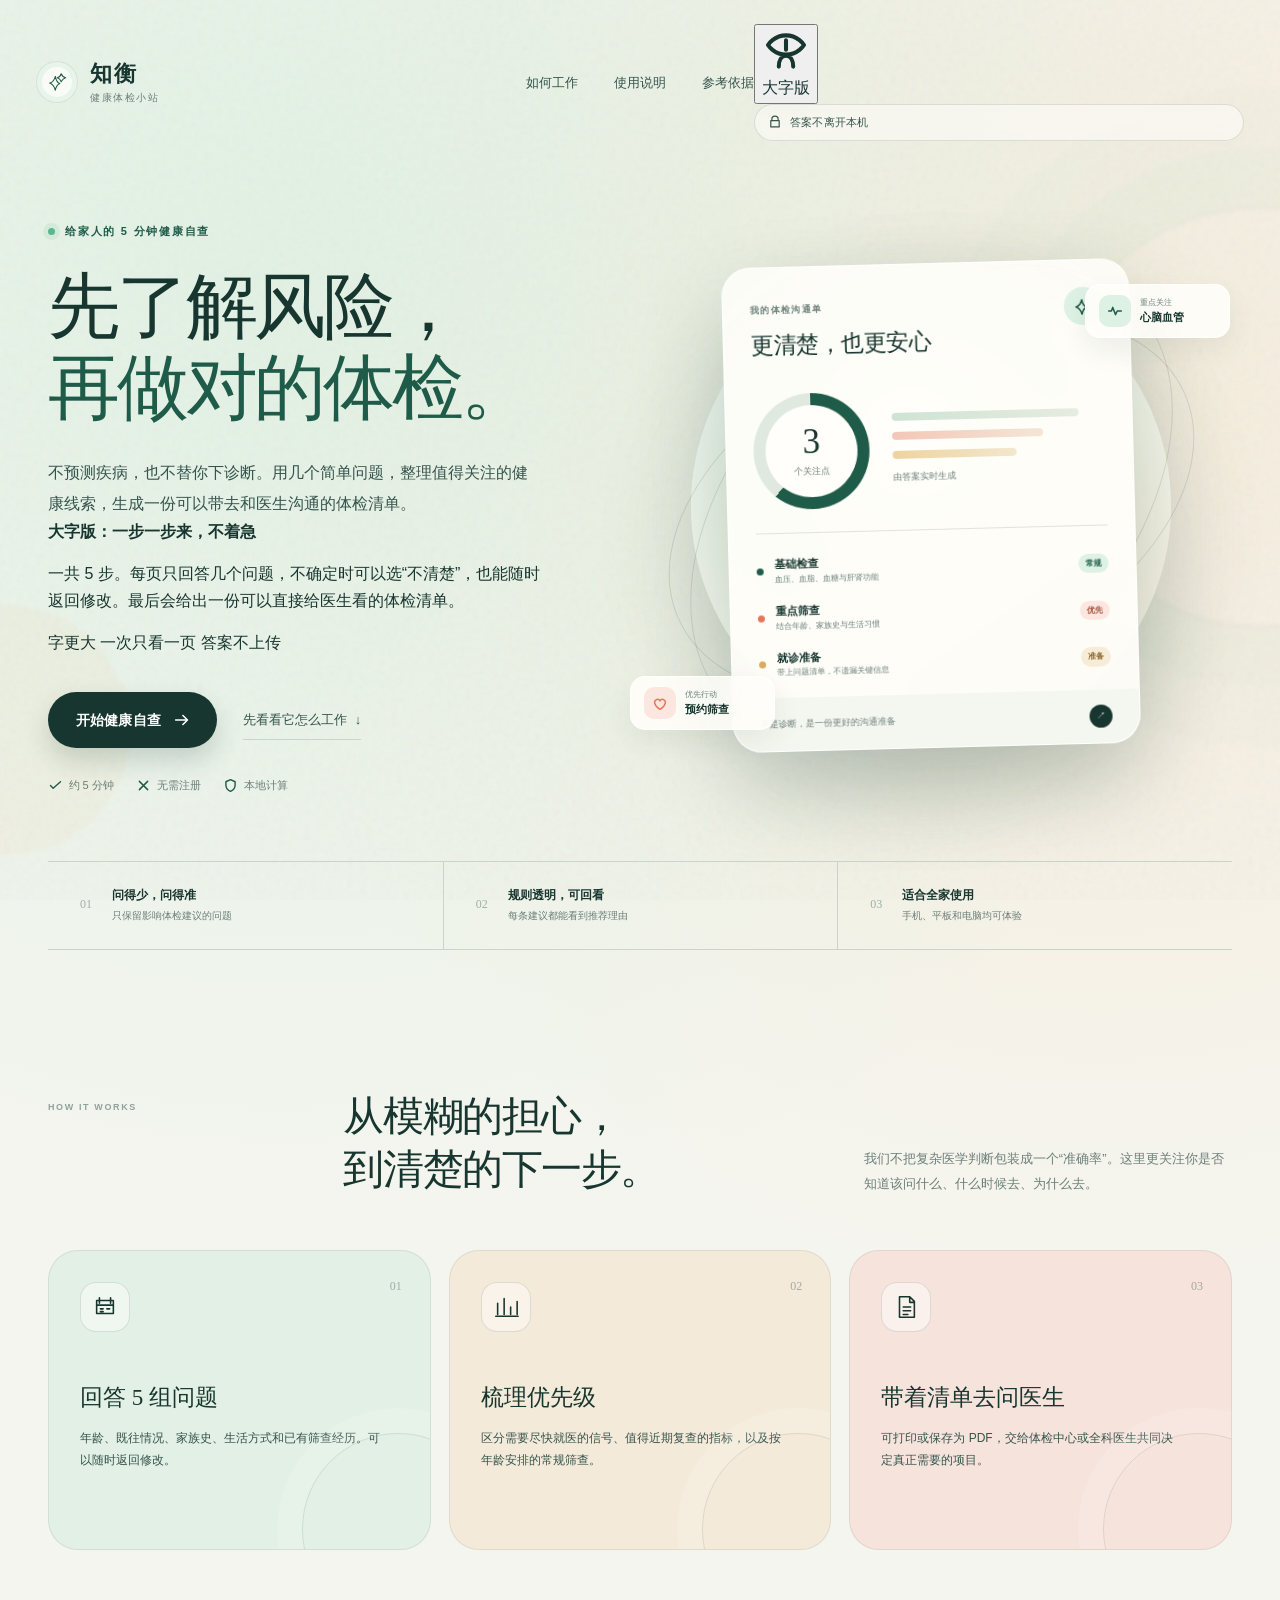
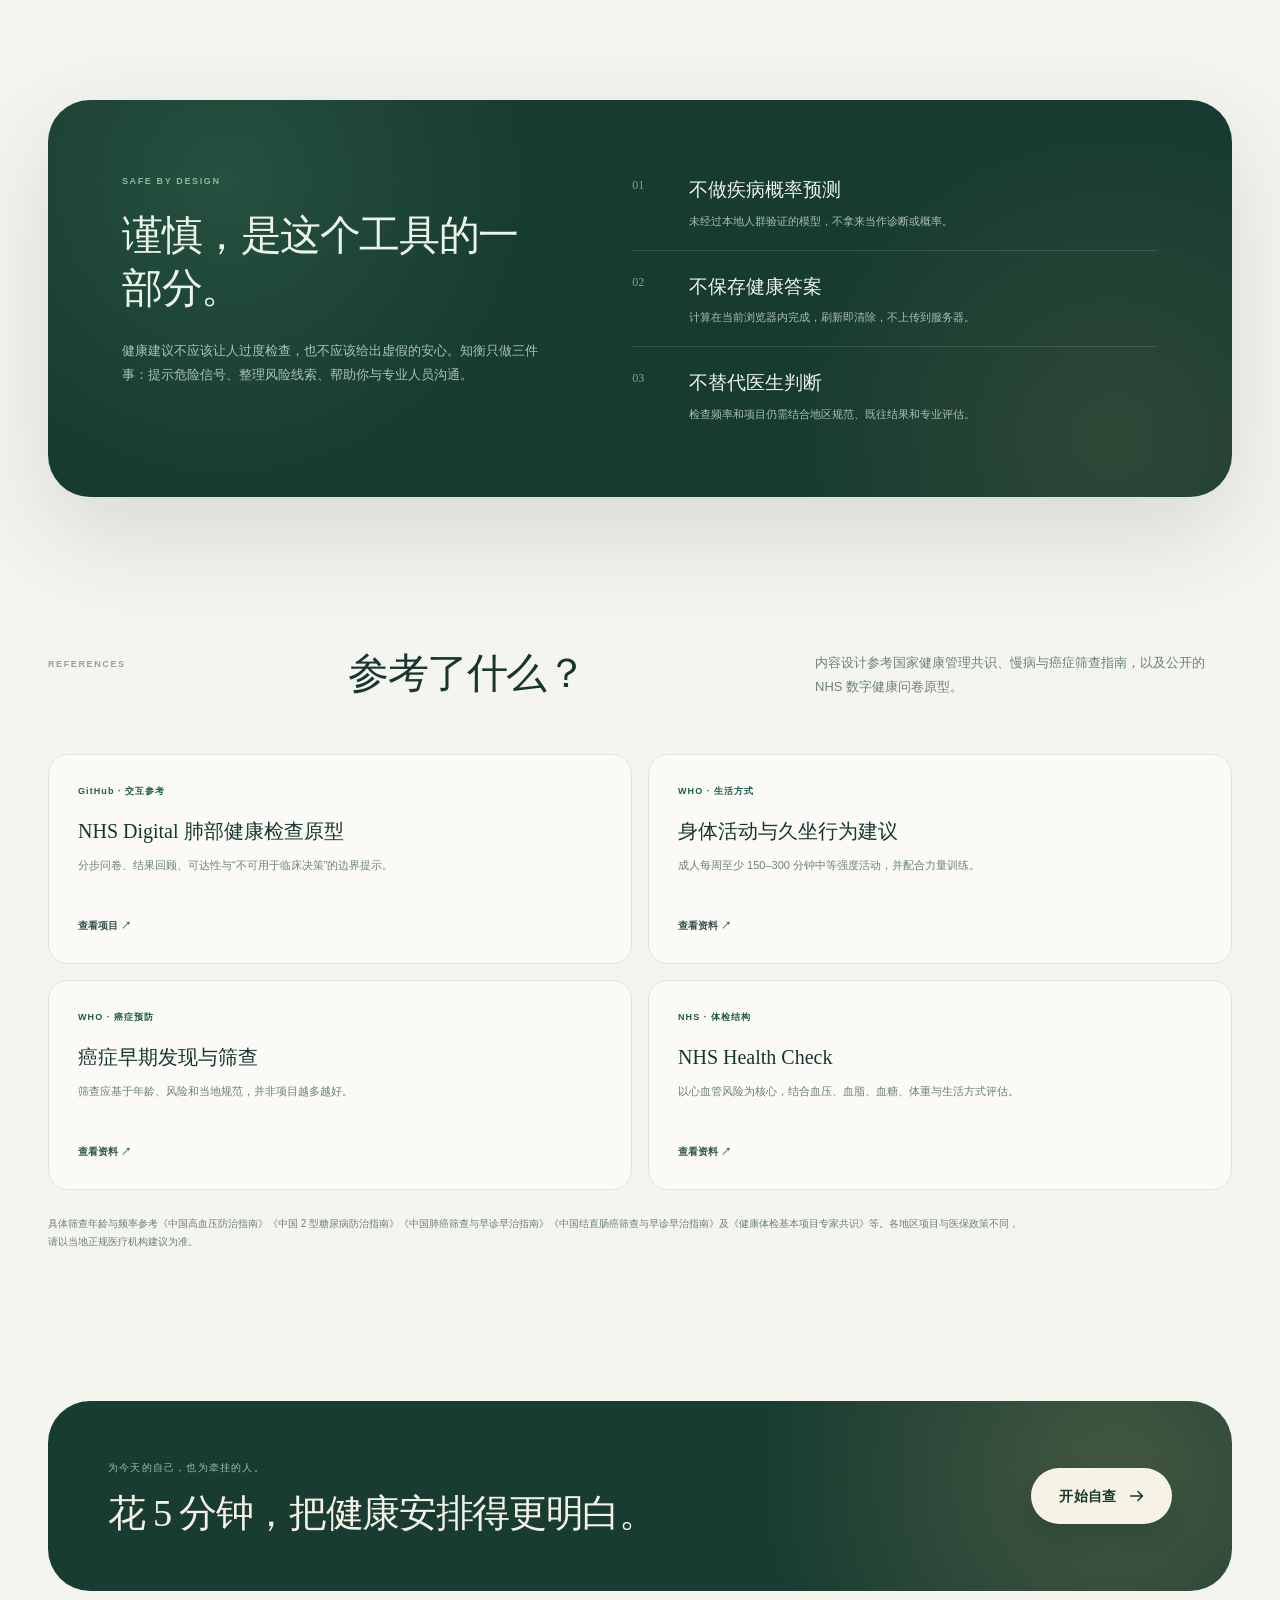
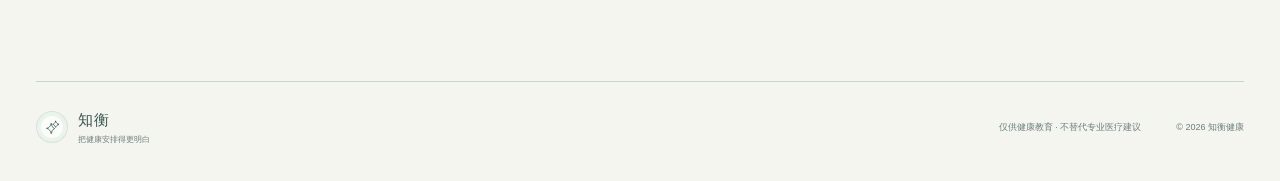
==== commit fff1e0ac: "Publish index.html" ====
--- a/index.html
+++ b/index.html
@@ -13,6 +13,13 @@
       rel="icon"
       href="data:image/svg+xml,%3Csvg xmlns='http://www.w3.org/2000/svg' viewBox='0 0 64 64'%3E%3Crect width='64' height='64' rx='16' fill='%2317392f'/%3E%3Cpath d='M14 34c8-2 12-8 14-18 2 10 6 16 12 18-6 2-10 8-12 17-2-9-6-15-14-17Z' fill='none' stroke='%23ddf1e4' stroke-width='3' stroke-linejoin='round'/%3E%3C/svg%3E"
     />
+    <script>
+      try {
+        if (new URLSearchParams(window.location.search).get("mode") === "senior") {
+          document.documentElement.classList.add("senior-mode");
+        }
+      } catch (error) {}
+    </script>
     <link rel="stylesheet" href="./styles.css" />
   </head>
   <body>
@@ -39,11 +46,25 @@
         <a href="#principles">使用说明</a>
         <a href="#sources">参考依据</a>
       </nav>
-      <div class="privacy-pill">
-        <svg viewBox="0 0 20 20" aria-hidden="true">
-          <path d="M5.5 8V6a4.5 4.5 0 0 1 9 0v2M4 8h12v9H4z" />
-        </svg>
-        答案不离开本机
+      <div class="header-tools">
+        <button
+          class="senior-toggle"
+          id="seniorToggle"
+          type="button"
+          aria-pressed="false"
+          title="切换为中老年大字简单版"
+        >
+          <svg viewBox="0 0 20 20" aria-hidden="true">
+            <path d="M2.5 7.5S5 3.5 10 3.5s7.5 4 7.5 4-2.5 4-7.5 4-7.5-4-7.5-4ZM10 5.5v4M10 12c-2 0-3 2-3 4.5M10 12c2 0 3 2 3 4.5" />
+          </svg>
+          <span>大字版</span>
+        </button>
+        <div class="privacy-pill">
+          <svg viewBox="0 0 20 20" aria-hidden="true">
+            <path d="M5.5 8V6a4.5 4.5 0 0 1 9 0v2M4 8h12v9H4z" />
+          </svg>
+          答案不离开本机
+        </div>
       </div>
     </header>
 
@@ -62,6 +83,17 @@
             <p class="hero-lead reveal reveal-delay-2">
               不预测疾病，也不替你下诊断。用几个简单问题，整理值得关注的健康线索，生成一份可以带去和医生沟通的体检清单。
             </p>
+            <div class="senior-welcome" aria-label="中老年版使用说明">
+              <strong>大字版：一步一步来，不着急</strong>
+              <p>
+                一共 5 步。每页只回答几个问题，不确定时可以选“不清楚”，也能随时返回修改。最后会给出一份可以直接给医生看的体检清单。
+              </p>
+              <div>
+                <span>字更大</span>
+                <span>一次只看一页</span>
+                <span>答案不上传</span>
+              </div>
+            </div>
             <div class="hero-actions reveal reveal-delay-3">
               <button class="button button-primary button-large" type="button" id="startButton">
                 开始健康自查
@@ -693,6 +725,7 @@
               <h1 id="resultTitle">把注意力放在<br />真正重要的地方。</h1>
               <p id="resultSummary" class="result-summary"></p>
               <div class="result-tags" id="resultTags"></div>
+              <div class="senior-top-actions" id="seniorTopActions"></div>
             </div>
             <div class="attention-card">
               <div class="attention-gauge" id="attentionGauge">
